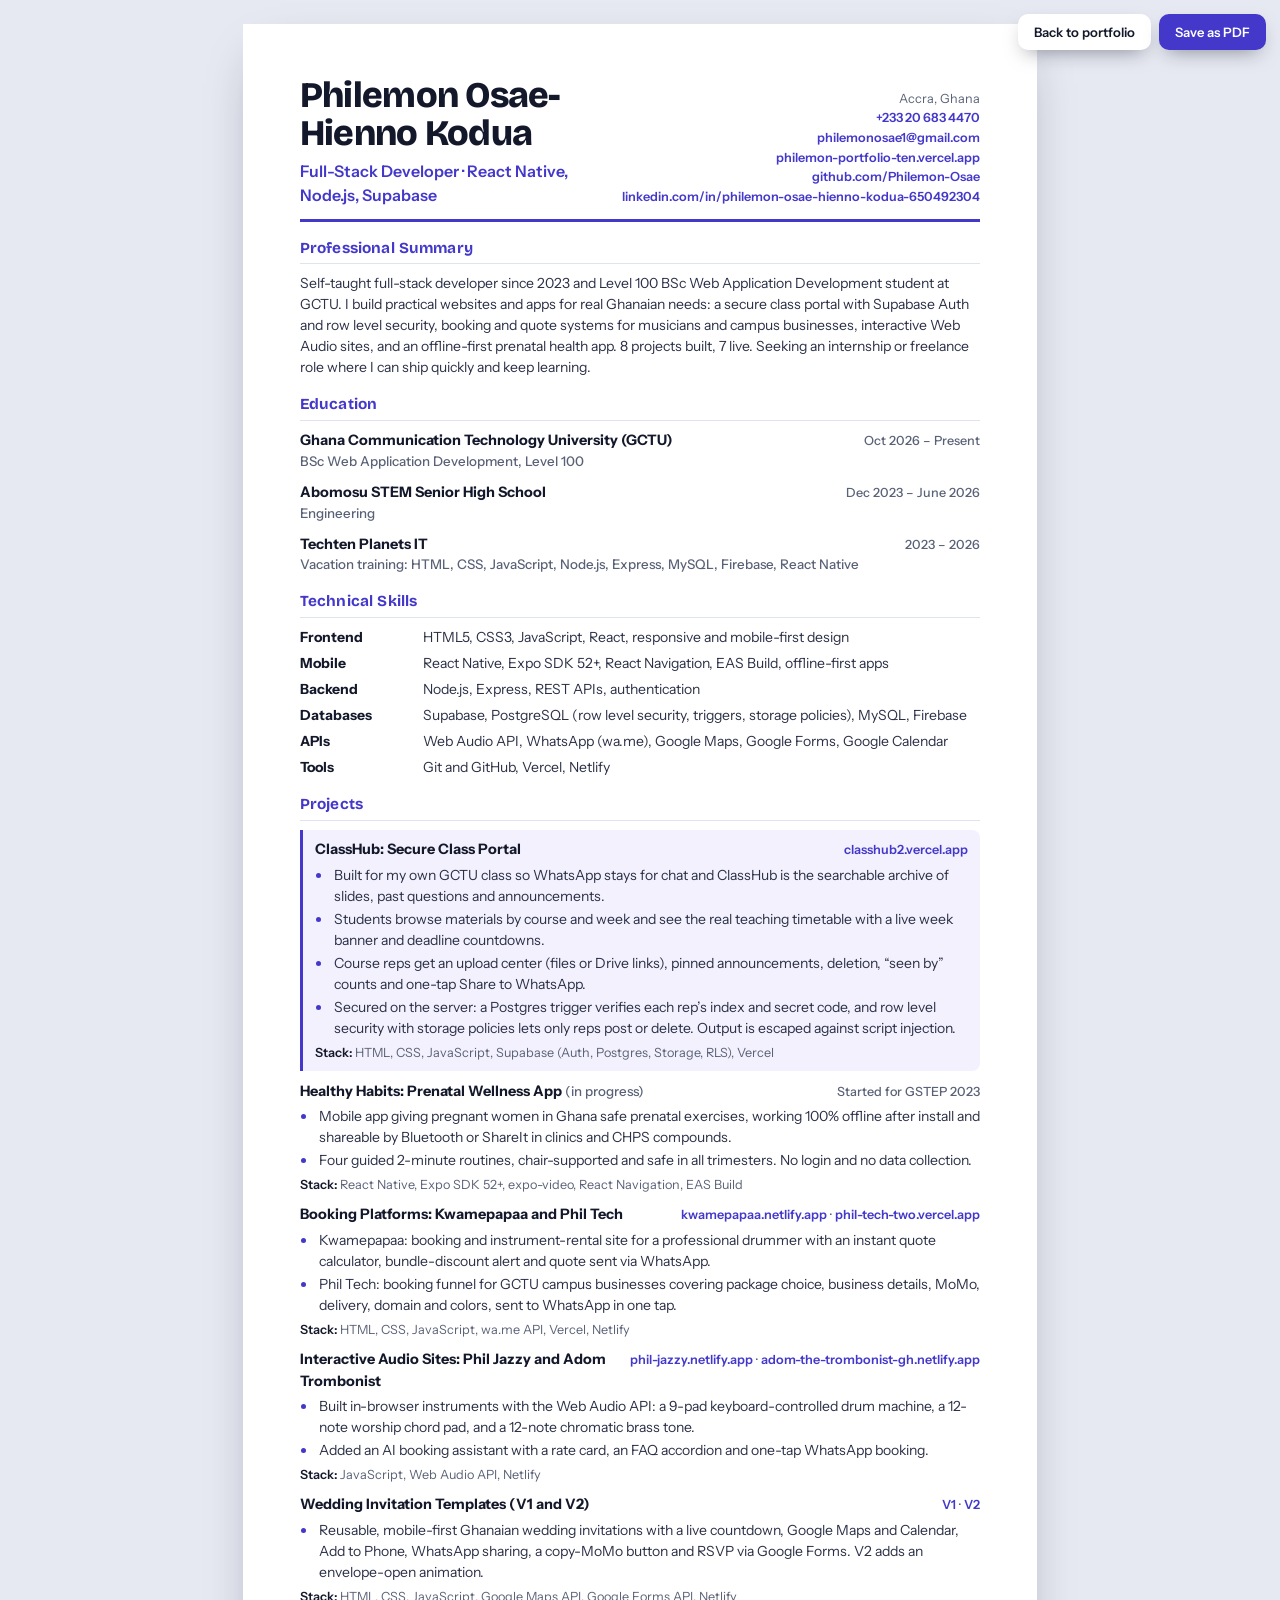
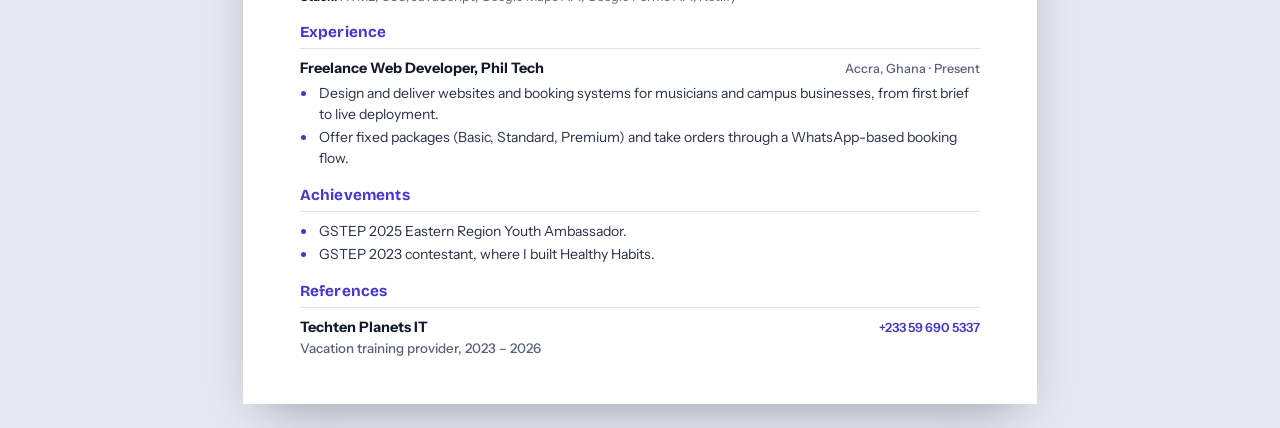
==== cv.html @ 508425b4 "Update cv.html" ====
<!DOCTYPE html>
<html lang="en">
<head>
<meta charset="UTF-8">
<meta name="viewport" content="width=device-width, initial-scale=1.0">
<title>Philemon Osae-Hienno Kodua - CV - Full-Stack Developer</title>
<meta name="description" content="CV of Philemon Osae-Hienno Kodua, full-stack developer in Accra, Ghana.">
<link rel="preconnect" href="https://fonts.googleapis.com">
<link rel="preconnect" href="https://fonts.gstatic.com" crossorigin>
<link href="https://fonts.googleapis.com/css2?family=Bricolage+Grotesque:opsz,wght@12..96,700;12..96,800&family=Instrument+Sans:wght@400;500;600;700&display=swap" rel="stylesheet">
<style>
@page{size:A4;margin:0}
:root{--ink:#14182b;--muted:#5a6277;--line:#dfe3ee;--accent:#4338ca;--tint:#f2f1fd}
*{margin:0;padding:0;box-sizing:border-box}
body{font-family:'Instrument Sans',Arial,sans-serif;background:#e6e9f1;color:var(--ink);font-size:10.5pt;line-height:1.5;-webkit-print-color-adjust:exact;print-color-adjust:exact}
a{color:var(--accent);text-decoration:none;font-weight:600}
:focus-visible{outline:3px solid var(--accent);outline-offset:3px}

.bar{position:fixed;top:14px;right:14px;display:flex;gap:8px;z-index:5}
.bar a,.bar button{font:600 13px 'Instrument Sans',Arial,sans-serif;padding:10px 16px;border-radius:10px;border:0;cursor:pointer;box-shadow:0 8px 20px -8px rgba(20,24,43,.5)}
.bar button{background:var(--accent);color:#fff}
.bar a{background:#fff;color:var(--ink)}

.page{width:210mm;min-height:297mm;margin:24px auto;background:#fff;box-shadow:0 20px 50px -20px rgba(20,24,43,.4);padding:14mm 15mm 12mm}

header{display:grid;grid-template-columns:1fr auto;gap:18px;align-items:end;padding-bottom:12px;border-bottom:3px solid var(--accent)}
h1{font-family:'Bricolage Grotesque',Arial,sans-serif;font-size:27pt;font-weight:800;letter-spacing:-.02em;line-height:1.05}
.title{margin-top:6px;font-size:12pt;font-weight:600;color:var(--accent)}
.contact{font-size:9.5pt;line-height:1.55;text-align:right;color:var(--muted)}
.contact b{color:var(--ink);font-weight:600}

section{margin-top:15px;break-inside:avoid-page}
h2{font-family:'Bricolage Grotesque',Arial,sans-serif;font-size:11.5pt;font-weight:700;letter-spacing:.01em;color:var(--accent);padding-bottom:4px;border-bottom:1px solid var(--line);margin-bottom:9px}
p{color:#2b3047}
.row{display:flex;justify-content:space-between;gap:12px;align-items:baseline}
h3{font-size:10.8pt;font-weight:700}
.when{font-size:9.5pt;color:var(--muted);white-space:nowrap;font-weight:500}
.sub{font-size:10pt;color:var(--muted);font-weight:500}
.entry{margin-bottom:10px;break-inside:avoid}
.entry:last-child{margin-bottom:0}
ul{margin:4px 0 0 17px;color:#2b3047}
li{margin-bottom:2px;padding-left:2px}
li::marker{color:var(--accent)}
.stack{margin-top:4px;font-size:9.5pt;color:var(--muted)}
.stack b{color:var(--ink);font-weight:600}
.feature{background:var(--tint);border-left:3px solid var(--accent);border-radius:0 8px 8px 0;padding:9px 12px}
.skills{display:grid;grid-template-columns:30mm 1fr;gap:5px 10px}
.skills dt{font-weight:700}
.skills dd{color:#2b3047}

@media(max-width:820px){
  .page{width:auto;min-height:0;margin:0;padding:22px 18px;box-shadow:none}
  header{grid-template-columns:1fr}.contact{text-align:left}
  .bar{position:static;padding:10px;justify-content:flex-end;background:#e6e9f1}
  .row{flex-direction:column;gap:0}.when{white-space:normal}
  .skills{grid-template-columns:1fr;gap:0}.skills dd{margin-bottom:6px}
}
@media print{
  body{background:#fff;font-size:10pt}
  .bar{display:none}
  .page{margin:0;box-shadow:none;width:auto;min-height:0;padding:13mm 15mm 11mm}
}
</style>
</head>
<body>
<div class="bar">
  <a href="index.html">Back to portfolio</a>
  <button onclick="window.print()">Save as PDF</button>
</div>

<main class="page">
  <header>
    <div>
      <h1>Philemon Osae-Hienno Kodua</h1>
      <div class="title">Full-Stack Developer · React Native, Node.js, Supabase</div>
    </div>
    <div class="contact">
      <div>Accra, Ghana</div>
      <div><a href="tel:+233206834470">+233 20 683 4470</a></div>
      <div><a href="mailto:philemonosae1@gmail.com">philemonosae1@gmail.com</a></div>
      <div><a href="https://philemon-portfolio-ten.vercel.app" target="_blank" rel="noopener">philemon-portfolio-ten.vercel.app</a></div>
      <div><a href="https://github.com/Philemon-Osae" target="_blank" rel="noopener">github.com/Philemon-Osae</a></div>
      <div><a href="https://www.linkedin.com/in/philemon-osae-hienno-kodua-650492304" target="_blank" rel="noopener">linkedin.com/in/philemon-osae-hienno-kodua-650492304</a></div>
    </div>
  </header>

  <section>
    <h2>Professional Summary</h2>
    <p>Self-taught full-stack developer since 2023 and Level 100 BSc Web Application Development student at GCTU. I build practical websites and apps for real Ghanaian needs: a secure class portal with Supabase Auth and row level security, booking and quote systems for musicians and campus businesses, interactive Web Audio sites, and an offline-first prenatal health app. 8 projects built, 7 live. Seeking an internship or freelance role where I can ship quickly and keep learning.</p>
  </section>

  <section>
    <h2>Education</h2>
    <div class="entry">
      <div class="row"><h3>Ghana Communication Technology University (GCTU)</h3><span class="when">Oct 2026 – Present</span></div>
      <div class="sub">BSc Web Application Development, Level 100</div>
    </div>
    <div class="entry">
      <div class="row"><h3>Abomosu STEM Senior High School</h3><span class="when">Dec 2023 – June 2026</span></div>
      <div class="sub">Engineering</div>
    </div>
    <div class="entry">
      <div class="row"><h3>Techten Planets IT</h3><span class="when">2023 – 2026</span></div>
      <div class="sub">Vacation training: HTML, CSS, JavaScript, Node.js, Express, MySQL, Firebase, React Native</div>
    </div>
  </section>

  <section>
    <h2>Technical Skills</h2>
    <dl class="skills">
      <dt>Frontend</dt><dd>HTML5, CSS3, JavaScript, React, responsive and mobile-first design</dd>
      <dt>Mobile</dt><dd>React Native, Expo SDK 52+, React Navigation, EAS Build, offline-first apps</dd>
      <dt>Backend</dt><dd>Node.js, Express, REST APIs, authentication</dd>
      <dt>Databases</dt><dd>Supabase, PostgreSQL (row level security, triggers, storage policies), MySQL, Firebase</dd>
      <dt>APIs</dt><dd>Web Audio API, WhatsApp (wa.me), Google Maps, Google Forms, Google Calendar</dd>
      <dt>Tools</dt><dd>Git and GitHub, Vercel, Netlify</dd>
    </dl>
  </section>

  <section>
    <h2>Projects</h2>

    <div class="entry feature">
      <div class="row"><h3>ClassHub: Secure Class Portal</h3><span class="when"><a href="https://classhub2.vercel.app" target="_blank" rel="noopener">classhub2.vercel.app</a></span></div>
      <ul>
        <li>Built for my own GCTU class so WhatsApp stays for chat and ClassHub is the searchable archive of slides, past questions and announcements.</li>
        <li>Students browse materials by course and week and see the real teaching timetable with a live week banner and deadline countdowns.</li>
        <li>Course reps get an upload center (files or Drive links), pinned announcements, deletion, “seen by” counts and one-tap Share to WhatsApp.</li>
        <li>Secured on the server: a Postgres trigger verifies each rep’s index and secret code, and row level security with storage policies lets only reps post or delete. Output is escaped against script injection.</li>
      </ul>
      <div class="stack"><b>Stack:</b> HTML, CSS, JavaScript, Supabase (Auth, Postgres, Storage, RLS), Vercel</div>
    </div>

    <div class="entry">
      <div class="row"><h3>Healthy Habits: Prenatal Wellness App <span class="sub">(in progress)</span></h3><span class="when">Started for GSTEP 2023</span></div>
      <ul>
        <li>Mobile app giving pregnant women in Ghana safe prenatal exercises, working 100% offline after install and shareable by Bluetooth or ShareIt in clinics and CHPS compounds.</li>
        <li>Four guided 2-minute routines, chair-supported and safe in all trimesters. No login and no data collection.</li>
      </ul>
      <div class="stack"><b>Stack:</b> React Native, Expo SDK 52+, expo-video, React Navigation, EAS Build</div>
    </div>

    <div class="entry">
      <div class="row"><h3>Booking Platforms: Kwamepapaa and Phil Tech</h3><span class="when"><a href="https://kwamepapaa.netlify.app" target="_blank" rel="noopener">kwamepapaa.netlify.app</a> · <a href="https://phil-tech-two.vercel.app" target="_blank" rel="noopener">phil-tech-two.vercel.app</a></span></div>
      <ul>
        <li>Kwamepapaa: booking and instrument-rental site for a professional drummer with an instant quote calculator, bundle-discount alert and quote sent via WhatsApp.</li>
        <li>Phil Tech: booking funnel for GCTU campus businesses covering package choice, business details, MoMo, delivery, domain and colors, sent to WhatsApp in one tap.</li>
      </ul>
      <div class="stack"><b>Stack:</b> HTML, CSS, JavaScript, wa.me API, Vercel, Netlify</div>
    </div>

    <div class="entry">
      <div class="row"><h3>Interactive Audio Sites: Phil Jazzy and Adom Trombonist</h3><span class="when"><a href="https://phil-jazzy.netlify.app" target="_blank" rel="noopener">phil-jazzy.netlify.app</a> · <a href="https://adom-the-trombonist-gh.netlify.app" target="_blank" rel="noopener">adom-the-trombonist-gh.netlify.app</a></span></div>
      <ul>
        <li>Built in-browser instruments with the Web Audio API: a 9-pad keyboard-controlled drum machine, a 12-note worship chord pad, and a 12-note chromatic brass tone.</li>
        <li>Added an AI booking assistant with a rate card, an FAQ accordion and one-tap WhatsApp booking.</li>
      </ul>
      <div class="stack"><b>Stack:</b> JavaScript, Web Audio API, Netlify</div>
    </div>

    <div class="entry">
      <div class="row"><h3>Wedding Invitation Templates (V1 and V2)</h3><span class="when"><a href="https://weddinginvitation-gh.netlify.app" target="_blank" rel="noopener">V1</a> · <a href="https://wedding-invitation-gh.netlify.app" target="_blank" rel="noopener">V2</a></span></div>
      <ul>
        <li>Reusable, mobile-first Ghanaian wedding invitations with a live countdown, Google Maps and Calendar, Add to Phone, WhatsApp sharing, a copy-MoMo button and RSVP via Google Forms. V2 adds an envelope-open animation.</li>
      </ul>
      <div class="stack"><b>Stack:</b> HTML, CSS, JavaScript, Google Maps API, Google Forms API, Netlify</div>
    </div>
  </section>

  <section>
    <h2>Experience</h2>
    <div class="entry">
      <div class="row"><h3>Freelance Web Developer, Phil Tech</h3><span class="when">Accra, Ghana · Present</span></div>
      <ul>
        <li>Design and deliver websites and booking systems for musicians and campus businesses, from first brief to live deployment.</li>
        <li>Offer fixed packages (Basic, Standard, Premium) and take orders through a WhatsApp-based booking flow.</li>
      </ul>
    </div>
  </section>

  <section>
    <h2>Achievements</h2>
    <ul style="margin-top:0">
      <li>GSTEP 2025 Eastern Region Youth Ambassador.</li>
      <li>GSTEP 2023 contestant, where I built Healthy Habits.</li>
    </ul>
  </section>

  <section>
    <h2>References</h2>
    <div class="row"><h3>Techten Planets IT</h3><span class="when"><a href="tel:+233596905337">+233 59 690 5337</a></span></div>
    <div class="sub">Vacation training provider, 2023 – 2026</div>
  </section>
</main>

<script>if(location.search.includes('download=1')){setTimeout(function(){window.print()},800)}</script>
</body>
</html>
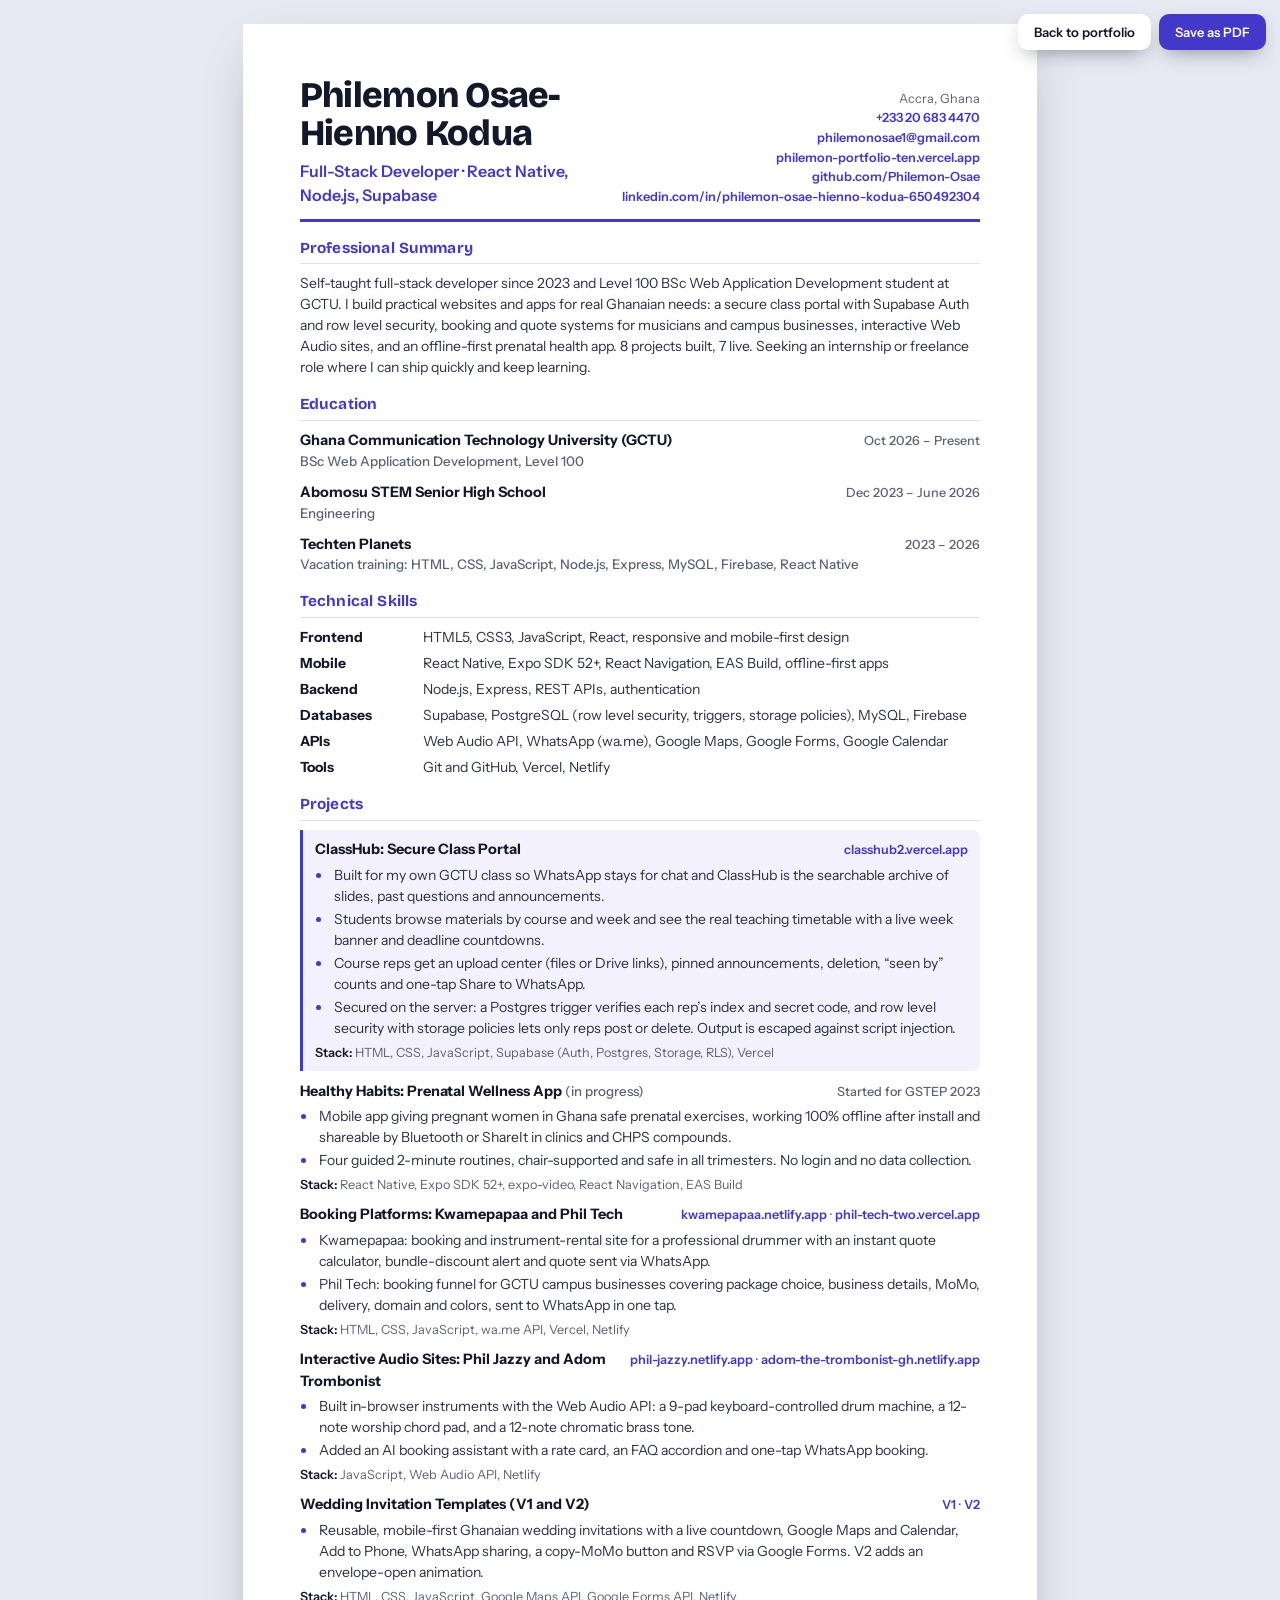
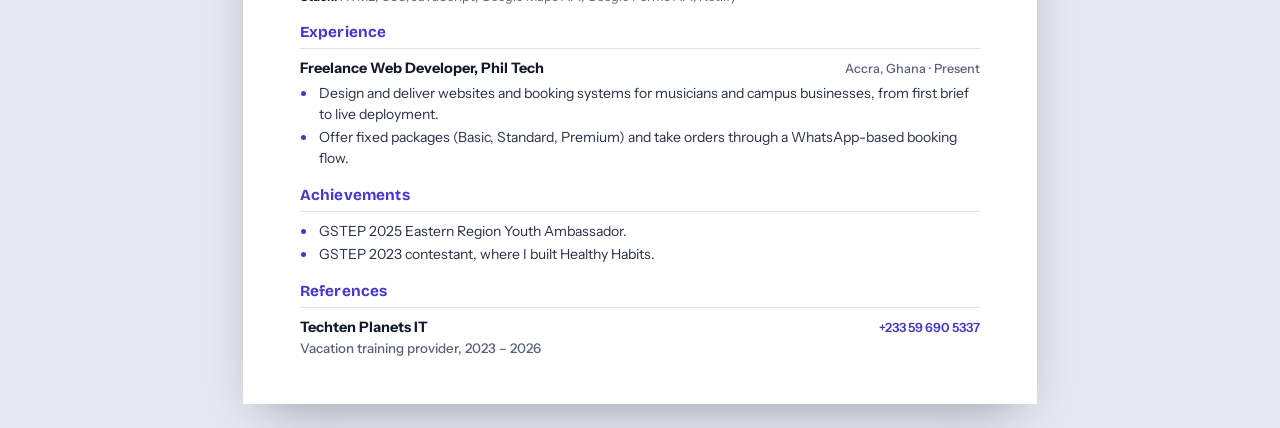
==== commit 2da48ccc: "Update cv.html" ====
--- a/cv.html
+++ b/cv.html
@@ -100,7 +100,7 @@
       <div class="sub">Engineering</div>
     </div>
     <div class="entry">
-      <div class="row"><h3>Techten Planets IT</h3><span class="when">2023 – 2026</span></div>
+      <div class="row"><h3>Techten Planets </h3><span class="when">2023 – 2026</span></div>
       <div class="sub">Vacation training: HTML, CSS, JavaScript, Node.js, Express, MySQL, Firebase, React Native</div>
     </div>
   </section>
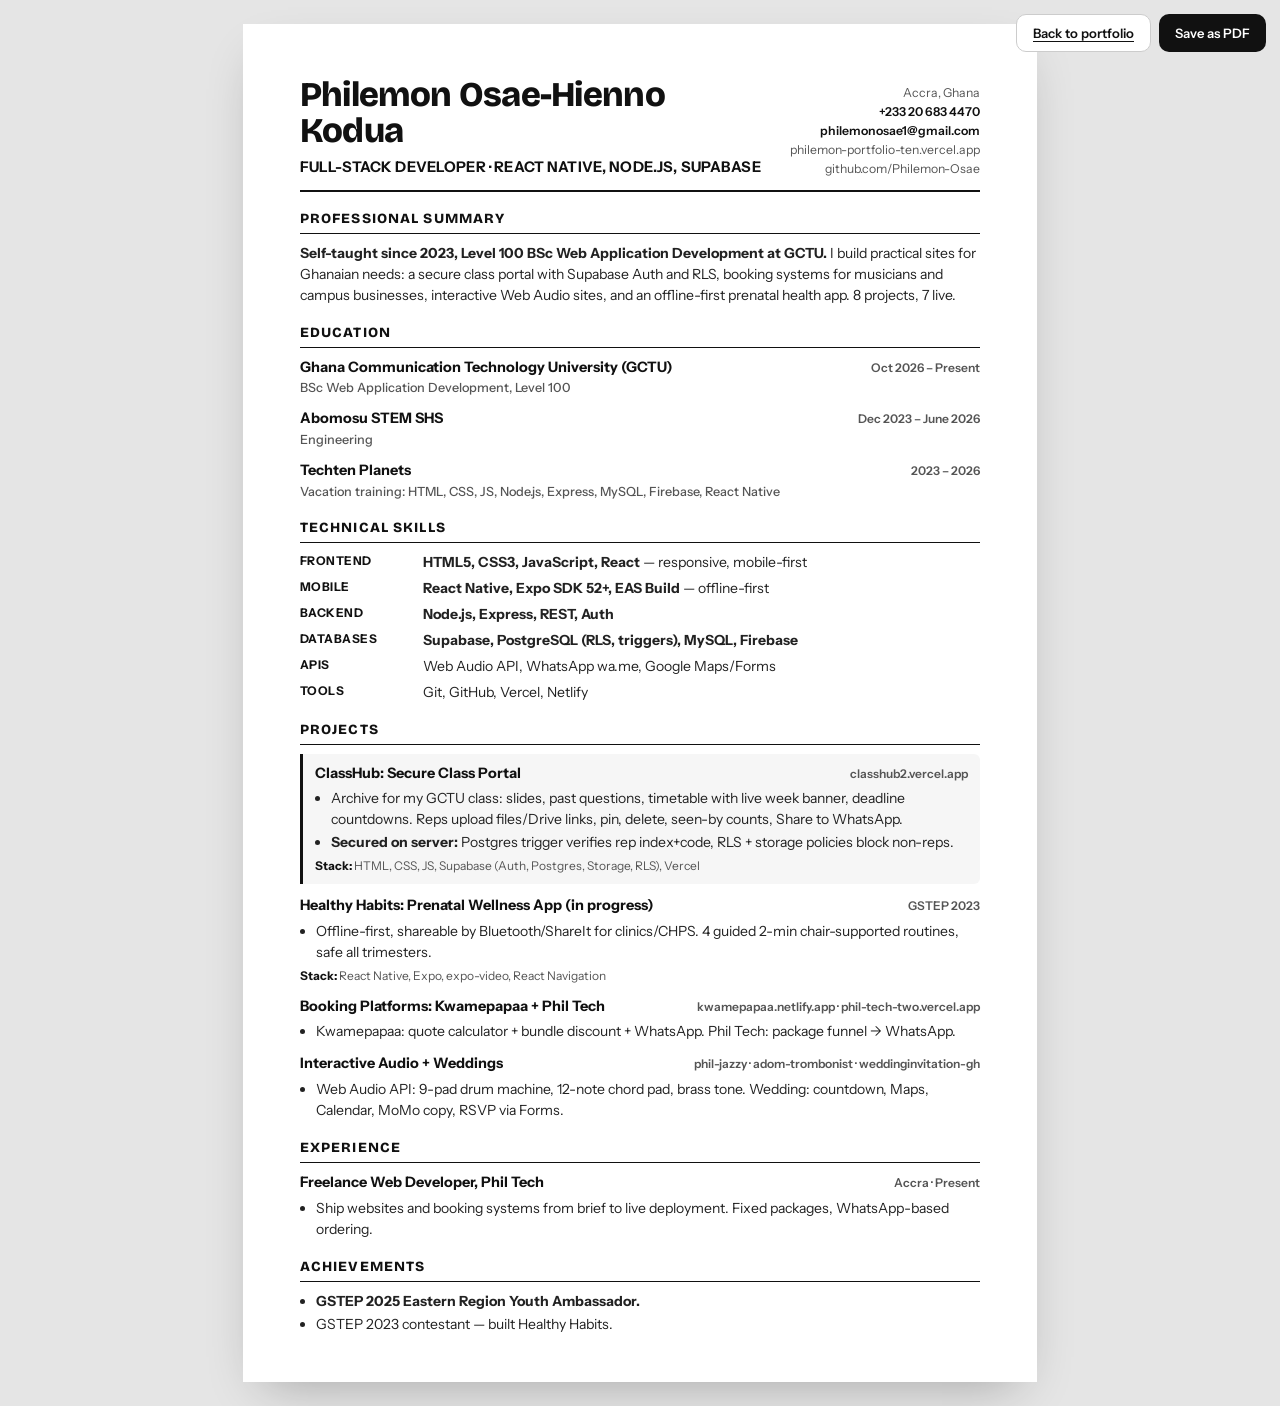
==== commit 9ef9328f: "Update cv.html" ====
--- a/cv.html
+++ b/cv.html
@@ -3,196 +3,55 @@
 <head>
 <meta charset="UTF-8">
 <meta name="viewport" content="width=device-width, initial-scale=1.0">
-<title>Philemon Osae-Hienno Kodua - CV - Full-Stack Developer</title>
-<meta name="description" content="CV of Philemon Osae-Hienno Kodua, full-stack developer in Accra, Ghana.">
+<title>Philemon Osae-Hienno Kodua - CV</title>
 <link rel="preconnect" href="https://fonts.googleapis.com">
 <link rel="preconnect" href="https://fonts.gstatic.com" crossorigin>
 <link href="https://fonts.googleapis.com/css2?family=Bricolage+Grotesque:opsz,wght@12..96,700;12..96,800&family=Instrument+Sans:wght@400;500;600;700&display=swap" rel="stylesheet">
 <style>
 @page{size:A4;margin:0}
-:root{--ink:#14182b;--muted:#5a6277;--line:#dfe3ee;--accent:#4338ca;--tint:#f2f1fd}
+:root{--ink:#111;--muted:#555;--line:#d0d0d0;--paper:#fff}
 *{margin:0;padding:0;box-sizing:border-box}
-body{font-family:'Instrument Sans',Arial,sans-serif;background:#e6e9f1;color:var(--ink);font-size:10.5pt;line-height:1.5;-webkit-print-color-adjust:exact;print-color-adjust:exact}
-a{color:var(--accent);text-decoration:none;font-weight:600}
-:focus-visible{outline:3px solid var(--accent);outline-offset:3px}
-
+body{font-family:'Instrument Sans',Arial,sans-serif;background:#e5e5e5;color:var(--ink);font-size:10.5pt;line-height:1.5;-webkit-print-color-adjust:exact;print-color-adjust:exact}
+a{color:var(--ink);text-decoration:underline;text-underline-offset:3px;font-weight:600}
 .bar{position:fixed;top:14px;right:14px;display:flex;gap:8px;z-index:5}
-.bar a,.bar button{font:600 13px 'Instrument Sans',Arial,sans-serif;padding:10px 16px;border-radius:10px;border:0;cursor:pointer;box-shadow:0 8px 20px -8px rgba(20,24,43,.5)}
-.bar button{background:var(--accent);color:#fff}
-.bar a{background:#fff;color:var(--ink)}
-
-.page{width:210mm;min-height:297mm;margin:24px auto;background:#fff;box-shadow:0 20px 50px -20px rgba(20,24,43,.4);padding:14mm 15mm 12mm}
-
-header{display:grid;grid-template-columns:1fr auto;gap:18px;align-items:end;padding-bottom:12px;border-bottom:3px solid var(--accent)}
-h1{font-family:'Bricolage Grotesque',Arial,sans-serif;font-size:27pt;font-weight:800;letter-spacing:-.02em;line-height:1.05}
-.title{margin-top:6px;font-size:12pt;font-weight:600;color:var(--accent)}
-.contact{font-size:9.5pt;line-height:1.55;text-align:right;color:var(--muted)}
-.contact b{color:var(--ink);font-weight:600}
-
-section{margin-top:15px;break-inside:avoid-page}
-h2{font-family:'Bricolage Grotesque',Arial,sans-serif;font-size:11.5pt;font-weight:700;letter-spacing:.01em;color:var(--accent);padding-bottom:4px;border-bottom:1px solid var(--line);margin-bottom:9px}
-p{color:#2b3047}
+.bar a,.bar button{font:600 13px 'Instrument Sans',sans-serif;padding:10px 16px;border-radius:10px;border:0;cursor:pointer;background:#111;color:#fff}
+.bar a{background:#fff;color:#111;border:1px solid #ccc}
+.page{width:210mm;min-height:297mm;margin:24px auto;background:#fff;box-shadow:0 20px 50px -20px rgba(0,0,0,.3);padding:14mm 15mm 12mm}
+header{display:grid;grid-template-columns:1fr auto;gap:18px;align-items:end;padding-bottom:12px;border-bottom:2.5px solid #111}
+h1{font-family:'Bricolage Grotesque',sans-serif;font-size:26pt;font-weight:800;letter-spacing:-.02em;line-height:1.05}
+.title{margin-top:6px;font-size:11pt;font-weight:700;letter-spacing:.01em}
+.contact{font-size:9.2pt;line-height:1.55;text-align:right;color:var(--muted)}
+.contact a{color:var(--ink);text-decoration:none}
+section{margin-top:16px}
+h2{font-family:'Bricolage Grotesque',sans-serif;font-size:10.5pt;font-weight:800;letter-spacing:.08em;text-transform:uppercase;color:#111;padding-bottom:4px;border-bottom:1px solid #111;margin-bottom:9px}
+p{color:#222}
 .row{display:flex;justify-content:space-between;gap:12px;align-items:baseline}
-h3{font-size:10.8pt;font-weight:700}
-.when{font-size:9.5pt;color:var(--muted);white-space:nowrap;font-weight:500}
-.sub{font-size:10pt;color:var(--muted);font-weight:500}
-.entry{margin-bottom:10px;break-inside:avoid}
-.entry:last-child{margin-bottom:0}
-ul{margin:4px 0 0 17px;color:#2b3047}
-li{margin-bottom:2px;padding-left:2px}
-li::marker{color:var(--accent)}
-.stack{margin-top:4px;font-size:9.5pt;color:var(--muted)}
-.stack b{color:var(--ink);font-weight:600}
-.feature{background:var(--tint);border-left:3px solid var(--accent);border-radius:0 8px 8px 0;padding:9px 12px}
+h3{font-size:10.8pt;font-weight:800}
+.when{font-size:9pt;color:var(--muted);font-weight:600;white-space:nowrap}
+.sub{font-size:9.5pt;color:var(--muted);font-weight:500}
+.entry{margin-bottom:11px}
+ul{margin:4px 0 0 16px;color:#222}
+li{margin-bottom:2px}
+.stack{margin-top:4px;font-size:9pt;color:var(--muted)}
+.stack b{color:#111;font-weight:800}
+.feature{border-left:3px solid #111;padding:9px 12px;background:#f6f6f6;border-radius:0 6px 6px 0}
 .skills{display:grid;grid-template-columns:30mm 1fr;gap:5px 10px}
-.skills dt{font-weight:700}
-.skills dd{color:#2b3047}
-
-@media(max-width:820px){
-  .page{width:auto;min-height:0;margin:0;padding:22px 18px;box-shadow:none}
-  header{grid-template-columns:1fr}.contact{text-align:left}
-  .bar{position:static;padding:10px;justify-content:flex-end;background:#e6e9f1}
-  .row{flex-direction:column;gap:0}.when{white-space:normal}
-  .skills{grid-template-columns:1fr;gap:0}.skills dd{margin-bottom:6px}
-}
-@media print{
-  body{background:#fff;font-size:10pt}
-  .bar{display:none}
-  .page{margin:0;box-shadow:none;width:auto;min-height:0;padding:13mm 15mm 11mm}
-}
+.skills dt{font-weight:800;text-transform:uppercase;font-size:9pt;letter-spacing:.04em}
+.skills dd{color:#222}
+@media(max-width:820px){.page{width:auto;margin:0;padding:22px 18px}.bar{position:static;justify-content:flex-end;background:#e5e5e5}header{grid-template-columns:1fr}.contact{text-align:left}.row{flex-direction:column;gap:0}.when{white-space:normal}}
+@media print{body{background:#fff}.bar{display:none}.page{margin:0;box-shadow:none;padding:13mm 15mm 11mm}}
 </style>
 </head>
 <body>
-<div class="bar">
-  <a href="index.html">Back to portfolio</a>
-  <button onclick="window.print()">Save as PDF</button>
-</div>
-
+<div class="bar"><a href="index.html">Back to portfolio</a><button onclick="window.print()">Save as PDF</button></div>
 <main class="page">
-  <header>
-    <div>
-      <h1>Philemon Osae-Hienno Kodua</h1>
-      <div class="title">Full-Stack Developer · React Native, Node.js, Supabase</div>
-    </div>
-    <div class="contact">
-      <div>Accra, Ghana</div>
-      <div><a href="tel:+233206834470">+233 20 683 4470</a></div>
-      <div><a href="mailto:philemonosae1@gmail.com">philemonosae1@gmail.com</a></div>
-      <div><a href="https://philemon-portfolio-ten.vercel.app" target="_blank" rel="noopener">philemon-portfolio-ten.vercel.app</a></div>
-      <div><a href="https://github.com/Philemon-Osae" target="_blank" rel="noopener">github.com/Philemon-Osae</a></div>
-      <div><a href="https://www.linkedin.com/in/philemon-osae-hienno-kodua-650492304" target="_blank" rel="noopener">linkedin.com/in/philemon-osae-hienno-kodua-650492304</a></div>
-    </div>
-  </header>
-
-  <section>
-    <h2>Professional Summary</h2>
-    <p>Self-taught full-stack developer since 2023 and Level 100 BSc Web Application Development student at GCTU. I build practical websites and apps for real Ghanaian needs: a secure class portal with Supabase Auth and row level security, booking and quote systems for musicians and campus businesses, interactive Web Audio sites, and an offline-first prenatal health app. 8 projects built, 7 live. Seeking an internship or freelance role where I can ship quickly and keep learning.</p>
-  </section>
-
-  <section>
-    <h2>Education</h2>
-    <div class="entry">
-      <div class="row"><h3>Ghana Communication Technology University (GCTU)</h3><span class="when">Oct 2026 – Present</span></div>
-      <div class="sub">BSc Web Application Development, Level 100</div>
-    </div>
-    <div class="entry">
-      <div class="row"><h3>Abomosu STEM Senior High School</h3><span class="when">Dec 2023 – June 2026</span></div>
-      <div class="sub">Engineering</div>
-    </div>
-    <div class="entry">
-      <div class="row"><h3>Techten Planets </h3><span class="when">2023 – 2026</span></div>
-      <div class="sub">Vacation training: HTML, CSS, JavaScript, Node.js, Express, MySQL, Firebase, React Native</div>
-    </div>
-  </section>
-
-  <section>
-    <h2>Technical Skills</h2>
-    <dl class="skills">
-      <dt>Frontend</dt><dd>HTML5, CSS3, JavaScript, React, responsive and mobile-first design</dd>
-      <dt>Mobile</dt><dd>React Native, Expo SDK 52+, React Navigation, EAS Build, offline-first apps</dd>
-      <dt>Backend</dt><dd>Node.js, Express, REST APIs, authentication</dd>
-      <dt>Databases</dt><dd>Supabase, PostgreSQL (row level security, triggers, storage policies), MySQL, Firebase</dd>
-      <dt>APIs</dt><dd>Web Audio API, WhatsApp (wa.me), Google Maps, Google Forms, Google Calendar</dd>
-      <dt>Tools</dt><dd>Git and GitHub, Vercel, Netlify</dd>
-    </dl>
-  </section>
-
-  <section>
-    <h2>Projects</h2>
-
-    <div class="entry feature">
-      <div class="row"><h3>ClassHub: Secure Class Portal</h3><span class="when"><a href="https://classhub2.vercel.app" target="_blank" rel="noopener">classhub2.vercel.app</a></span></div>
-      <ul>
-        <li>Built for my own GCTU class so WhatsApp stays for chat and ClassHub is the searchable archive of slides, past questions and announcements.</li>
-        <li>Students browse materials by course and week and see the real teaching timetable with a live week banner and deadline countdowns.</li>
-        <li>Course reps get an upload center (files or Drive links), pinned announcements, deletion, “seen by” counts and one-tap Share to WhatsApp.</li>
-        <li>Secured on the server: a Postgres trigger verifies each rep’s index and secret code, and row level security with storage policies lets only reps post or delete. Output is escaped against script injection.</li>
-      </ul>
-      <div class="stack"><b>Stack:</b> HTML, CSS, JavaScript, Supabase (Auth, Postgres, Storage, RLS), Vercel</div>
-    </div>
-
-    <div class="entry">
-      <div class="row"><h3>Healthy Habits: Prenatal Wellness App <span class="sub">(in progress)</span></h3><span class="when">Started for GSTEP 2023</span></div>
-      <ul>
-        <li>Mobile app giving pregnant women in Ghana safe prenatal exercises, working 100% offline after install and shareable by Bluetooth or ShareIt in clinics and CHPS compounds.</li>
-        <li>Four guided 2-minute routines, chair-supported and safe in all trimesters. No login and no data collection.</li>
-      </ul>
-      <div class="stack"><b>Stack:</b> React Native, Expo SDK 52+, expo-video, React Navigation, EAS Build</div>
-    </div>
-
-    <div class="entry">
-      <div class="row"><h3>Booking Platforms: Kwamepapaa and Phil Tech</h3><span class="when"><a href="https://kwamepapaa.netlify.app" target="_blank" rel="noopener">kwamepapaa.netlify.app</a> · <a href="https://phil-tech-two.vercel.app" target="_blank" rel="noopener">phil-tech-two.vercel.app</a></span></div>
-      <ul>
-        <li>Kwamepapaa: booking and instrument-rental site for a professional drummer with an instant quote calculator, bundle-discount alert and quote sent via WhatsApp.</li>
-        <li>Phil Tech: booking funnel for GCTU campus businesses covering package choice, business details, MoMo, delivery, domain and colors, sent to WhatsApp in one tap.</li>
-      </ul>
-      <div class="stack"><b>Stack:</b> HTML, CSS, JavaScript, wa.me API, Vercel, Netlify</div>
-    </div>
-
-    <div class="entry">
-      <div class="row"><h3>Interactive Audio Sites: Phil Jazzy and Adom Trombonist</h3><span class="when"><a href="https://phil-jazzy.netlify.app" target="_blank" rel="noopener">phil-jazzy.netlify.app</a> · <a href="https://adom-the-trombonist-gh.netlify.app" target="_blank" rel="noopener">adom-the-trombonist-gh.netlify.app</a></span></div>
-      <ul>
-        <li>Built in-browser instruments with the Web Audio API: a 9-pad keyboard-controlled drum machine, a 12-note worship chord pad, and a 12-note chromatic brass tone.</li>
-        <li>Added an AI booking assistant with a rate card, an FAQ accordion and one-tap WhatsApp booking.</li>
-      </ul>
-      <div class="stack"><b>Stack:</b> JavaScript, Web Audio API, Netlify</div>
-    </div>
-
-    <div class="entry">
-      <div class="row"><h3>Wedding Invitation Templates (V1 and V2)</h3><span class="when"><a href="https://weddinginvitation-gh.netlify.app" target="_blank" rel="noopener">V1</a> · <a href="https://wedding-invitation-gh.netlify.app" target="_blank" rel="noopener">V2</a></span></div>
-      <ul>
-        <li>Reusable, mobile-first Ghanaian wedding invitations with a live countdown, Google Maps and Calendar, Add to Phone, WhatsApp sharing, a copy-MoMo button and RSVP via Google Forms. V2 adds an envelope-open animation.</li>
-      </ul>
-      <div class="stack"><b>Stack:</b> HTML, CSS, JavaScript, Google Maps API, Google Forms API, Netlify</div>
-    </div>
-  </section>
-
-  <section>
-    <h2>Experience</h2>
-    <div class="entry">
-      <div class="row"><h3>Freelance Web Developer, Phil Tech</h3><span class="when">Accra, Ghana · Present</span></div>
-      <ul>
-        <li>Design and deliver websites and booking systems for musicians and campus businesses, from first brief to live deployment.</li>
-        <li>Offer fixed packages (Basic, Standard, Premium) and take orders through a WhatsApp-based booking flow.</li>
-      </ul>
-    </div>
-  </section>
-
-  <section>
-    <h2>Achievements</h2>
-    <ul style="margin-top:0">
-      <li>GSTEP 2025 Eastern Region Youth Ambassador.</li>
-      <li>GSTEP 2023 contestant, where I built Healthy Habits.</li>
-    </ul>
-  </section>
-
-  <section>
-    <h2>References</h2>
-    <div class="row"><h3>Techten Planets IT</h3><span class="when"><a href="tel:+233596905337">+233 59 690 5337</a></span></div>
-    <div class="sub">Vacation training provider, 2023 – 2026</div>
-  </section>
+<header><div><h1>Philemon Osae-Hienno Kodua</h1><div class="title">FULL-STACK DEVELOPER · REACT NATIVE, NODE.JS, SUPABASE</div></div><div class="contact"><div>Accra, Ghana</div><div><a href="tel:+233206834470">+233 20 683 4470</a></div><div><a href="mailto:philemonosae1@gmail.com">philemonosae1@gmail.com</a></div><div>philemon-portfolio-ten.vercel.app</div><div>github.com/Philemon-Osae</div></div></header>
+<section><h2>Professional Summary</h2><p><b>Self-taught since 2023, Level 100 BSc Web Application Development at GCTU.</b> I build practical sites for Ghanaian needs: a secure class portal with Supabase Auth and RLS, booking systems for musicians and campus businesses, interactive Web Audio sites, and an offline-first prenatal health app. 8 projects, 7 live.</p></section>
+<section><h2>Education</h2><div class="entry"><div class="row"><h3>Ghana Communication Technology University (GCTU)</h3><span class="when">Oct 2026 – Present</span></div><div class="sub">BSc Web Application Development, Level 100</div></div><div class="entry"><div class="row"><h3>Abomosu STEM SHS</h3><span class="when">Dec 2023 – June 2026</span></div><div class="sub">Engineering</div></div><div class="entry"><div class="row"><h3>Techten Planets</h3><span class="when">2023 – 2026</span></div><div class="sub">Vacation training: HTML, CSS, JS, Node.js, Express, MySQL, Firebase, React Native</div></div></section>
+<section><h2>Technical Skills</h2><dl class="skills"><dt>Frontend</dt><dd><b>HTML5, CSS3, JavaScript, React</b> — responsive, mobile-first</dd><dt>Mobile</dt><dd><b>React Native, Expo SDK 52+, EAS Build</b> — offline-first</dd><dt>Backend</dt><dd><b>Node.js, Express, REST, Auth</b></dd><dt>Databases</dt><dd><b>Supabase, PostgreSQL (RLS, triggers), MySQL, Firebase</b></dd><dt>APIs</dt><dd>Web Audio API, WhatsApp wa.me, Google Maps/Forms</dd><dt>Tools</dt><dd>Git, GitHub, Vercel, Netlify</dd></dl></section>
+<section><h2>Projects</h2><div class="entry feature"><div class="row"><h3>ClassHub: Secure Class Portal</h3><span class="when">classhub2.vercel.app</span></div><ul><li>Archive for my GCTU class: slides, past questions, timetable with live week banner, deadline countdowns. Reps upload files/Drive links, pin, delete, seen-by counts, Share to WhatsApp.</li><li><b>Secured on server:</b> Postgres trigger verifies rep index+code, RLS + storage policies block non-reps.</li></ul><div class="stack"><b>Stack:</b> HTML, CSS, JS, Supabase (Auth, Postgres, Storage, RLS), Vercel</div></div><div class="entry"><div class="row"><h3>Healthy Habits: Prenatal Wellness App (in progress)</h3><span class="when">GSTEP 2023</span></div><ul><li>Offline-first, shareable by Bluetooth/ShareIt for clinics/CHPS. 4 guided 2-min chair-supported routines, safe all trimesters.</li></ul><div class="stack"><b>Stack:</b> React Native, Expo, expo-video, React Navigation</div></div><div class="entry"><div class="row"><h3>Booking Platforms: Kwamepapaa + Phil Tech</h3><span class="when">kwamepapaa.netlify.app · phil-tech-two.vercel.app</span></div><ul><li>Kwamepapaa: quote calculator + bundle discount + WhatsApp. Phil Tech: package funnel → WhatsApp.</li></ul></div><div class="entry"><div class="row"><h3>Interactive Audio + Weddings</h3><span class="when">phil-jazzy · adom-trombonist · weddinginvitation-gh</span></div><ul><li>Web Audio API: 9-pad drum machine, 12-note chord pad, brass tone. Wedding: countdown, Maps, Calendar, MoMo copy, RSVP via Forms.</li></ul></div></section>
+<section><h2>Experience</h2><div class="entry"><div class="row"><h3>Freelance Web Developer, Phil Tech</h3><span class="when">Accra · Present</span></div><ul><li>Ship websites and booking systems from brief to live deployment. Fixed packages, WhatsApp-based ordering.</li></ul></div></section>
+<section><h2>Achievements</h2><ul><li><b>GSTEP 2025 Eastern Region Youth Ambassador.</b></li><li>GSTEP 2023 contestant — built Healthy Habits.</li></ul></section>
 </main>
-
-<script>if(location.search.includes('download=1')){setTimeout(function(){window.print()},800)}</script>
 </body>
-</html>
+</html>
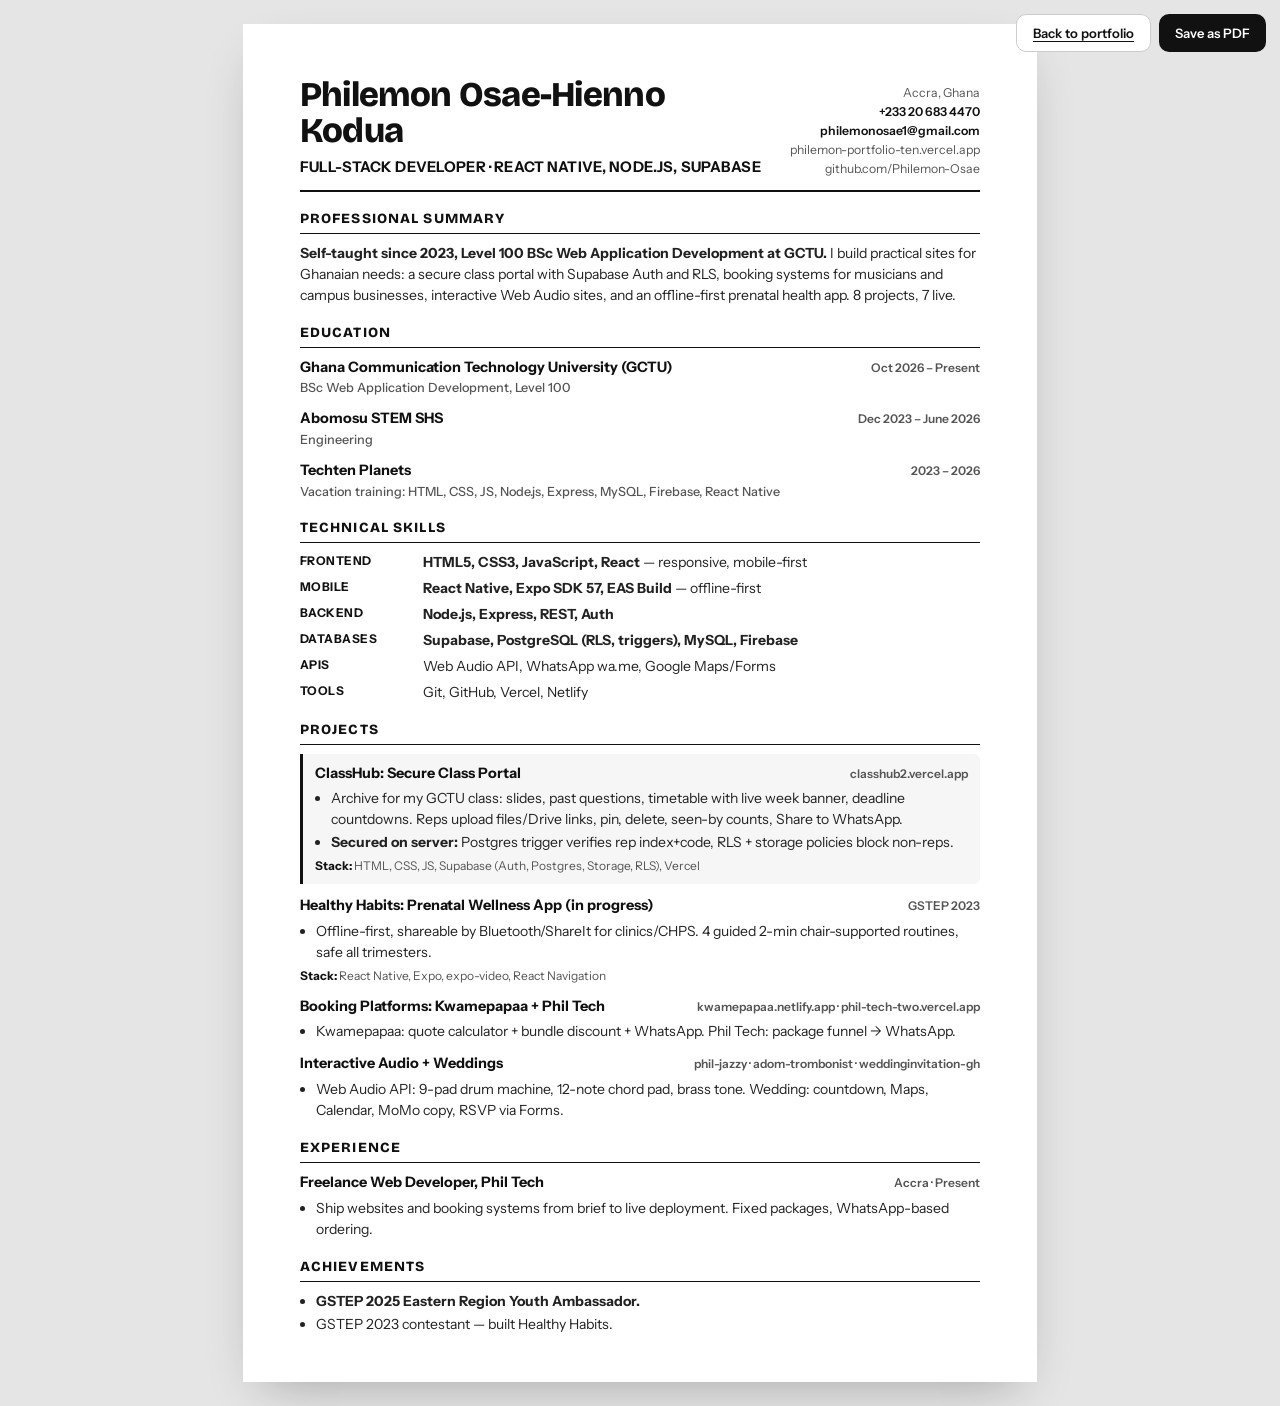
==== commit 9d2fd1cc: "Update cv.html" ====
--- a/cv.html
+++ b/cv.html
@@ -48,7 +48,7 @@
 <header><div><h1>Philemon Osae-Hienno Kodua</h1><div class="title">FULL-STACK DEVELOPER · REACT NATIVE, NODE.JS, SUPABASE</div></div><div class="contact"><div>Accra, Ghana</div><div><a href="tel:+233206834470">+233 20 683 4470</a></div><div><a href="mailto:philemonosae1@gmail.com">philemonosae1@gmail.com</a></div><div>philemon-portfolio-ten.vercel.app</div><div>github.com/Philemon-Osae</div></div></header>
 <section><h2>Professional Summary</h2><p><b>Self-taught since 2023, Level 100 BSc Web Application Development at GCTU.</b> I build practical sites for Ghanaian needs: a secure class portal with Supabase Auth and RLS, booking systems for musicians and campus businesses, interactive Web Audio sites, and an offline-first prenatal health app. 8 projects, 7 live.</p></section>
 <section><h2>Education</h2><div class="entry"><div class="row"><h3>Ghana Communication Technology University (GCTU)</h3><span class="when">Oct 2026 – Present</span></div><div class="sub">BSc Web Application Development, Level 100</div></div><div class="entry"><div class="row"><h3>Abomosu STEM SHS</h3><span class="when">Dec 2023 – June 2026</span></div><div class="sub">Engineering</div></div><div class="entry"><div class="row"><h3>Techten Planets</h3><span class="when">2023 – 2026</span></div><div class="sub">Vacation training: HTML, CSS, JS, Node.js, Express, MySQL, Firebase, React Native</div></div></section>
-<section><h2>Technical Skills</h2><dl class="skills"><dt>Frontend</dt><dd><b>HTML5, CSS3, JavaScript, React</b> — responsive, mobile-first</dd><dt>Mobile</dt><dd><b>React Native, Expo SDK 52+, EAS Build</b> — offline-first</dd><dt>Backend</dt><dd><b>Node.js, Express, REST, Auth</b></dd><dt>Databases</dt><dd><b>Supabase, PostgreSQL (RLS, triggers), MySQL, Firebase</b></dd><dt>APIs</dt><dd>Web Audio API, WhatsApp wa.me, Google Maps/Forms</dd><dt>Tools</dt><dd>Git, GitHub, Vercel, Netlify</dd></dl></section>
+<section><h2>Technical Skills</h2><dl class="skills"><dt>Frontend</dt><dd><b>HTML5, CSS3, JavaScript, React</b> — responsive, mobile-first</dd><dt>Mobile</dt><dd><b>React Native, Expo SDK 57, EAS Build</b> — offline-first</dd><dt>Backend</dt><dd><b>Node.js, Express, REST, Auth</b></dd><dt>Databases</dt><dd><b>Supabase, PostgreSQL (RLS, triggers), MySQL, Firebase</b></dd><dt>APIs</dt><dd>Web Audio API, WhatsApp wa.me, Google Maps/Forms</dd><dt>Tools</dt><dd>Git, GitHub, Vercel, Netlify</dd></dl></section>
 <section><h2>Projects</h2><div class="entry feature"><div class="row"><h3>ClassHub: Secure Class Portal</h3><span class="when">classhub2.vercel.app</span></div><ul><li>Archive for my GCTU class: slides, past questions, timetable with live week banner, deadline countdowns. Reps upload files/Drive links, pin, delete, seen-by counts, Share to WhatsApp.</li><li><b>Secured on server:</b> Postgres trigger verifies rep index+code, RLS + storage policies block non-reps.</li></ul><div class="stack"><b>Stack:</b> HTML, CSS, JS, Supabase (Auth, Postgres, Storage, RLS), Vercel</div></div><div class="entry"><div class="row"><h3>Healthy Habits: Prenatal Wellness App (in progress)</h3><span class="when">GSTEP 2023</span></div><ul><li>Offline-first, shareable by Bluetooth/ShareIt for clinics/CHPS. 4 guided 2-min chair-supported routines, safe all trimesters.</li></ul><div class="stack"><b>Stack:</b> React Native, Expo, expo-video, React Navigation</div></div><div class="entry"><div class="row"><h3>Booking Platforms: Kwamepapaa + Phil Tech</h3><span class="when">kwamepapaa.netlify.app · phil-tech-two.vercel.app</span></div><ul><li>Kwamepapaa: quote calculator + bundle discount + WhatsApp. Phil Tech: package funnel → WhatsApp.</li></ul></div><div class="entry"><div class="row"><h3>Interactive Audio + Weddings</h3><span class="when">phil-jazzy · adom-trombonist · weddinginvitation-gh</span></div><ul><li>Web Audio API: 9-pad drum machine, 12-note chord pad, brass tone. Wedding: countdown, Maps, Calendar, MoMo copy, RSVP via Forms.</li></ul></div></section>
 <section><h2>Experience</h2><div class="entry"><div class="row"><h3>Freelance Web Developer, Phil Tech</h3><span class="when">Accra · Present</span></div><ul><li>Ship websites and booking systems from brief to live deployment. Fixed packages, WhatsApp-based ordering.</li></ul></div></section>
 <section><h2>Achievements</h2><ul><li><b>GSTEP 2025 Eastern Region Youth Ambassador.</b></li><li>GSTEP 2023 contestant — built Healthy Habits.</li></ul></section>
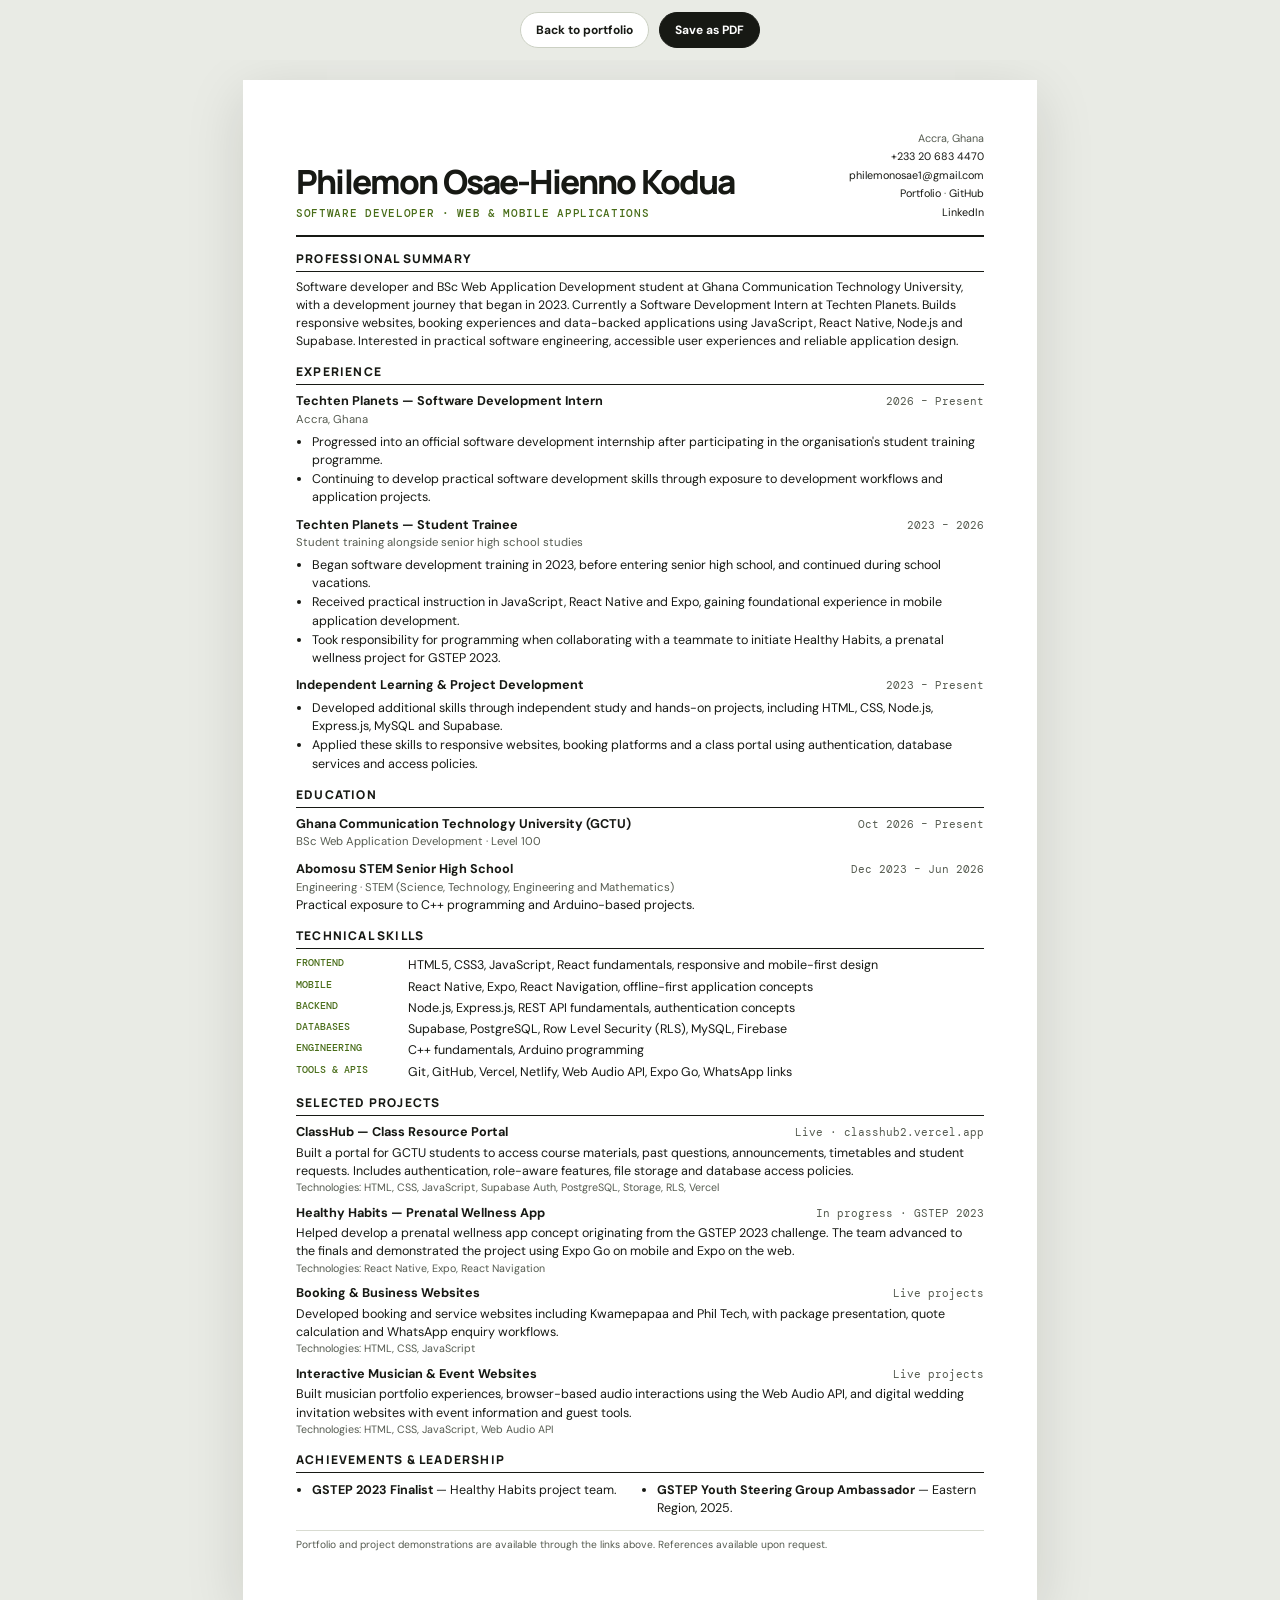
==== commit 1d9b32b9: "Update cv.html" ====
--- a/cv.html
+++ b/cv.html
@@ -1,57 +1,537 @@
-<!DOCTYPE html>
+
+<!doctype html>
 <html lang="en">
 <head>
-<meta charset="UTF-8">
-<meta name="viewport" content="width=device-width, initial-scale=1.0">
-<title>Philemon Osae-Hienno Kodua - CV</title>
-<link rel="preconnect" href="https://fonts.googleapis.com">
-<link rel="preconnect" href="https://fonts.gstatic.com" crossorigin>
-<link href="https://fonts.googleapis.com/css2?family=Bricolage+Grotesque:opsz,wght@12..96,700;12..96,800&family=Instrument+Sans:wght@400;500;600;700&display=swap" rel="stylesheet">
-<style>
-@page{size:A4;margin:0}
-:root{--ink:#111;--muted:#555;--line:#d0d0d0;--paper:#fff}
-*{margin:0;padding:0;box-sizing:border-box}
-body{font-family:'Instrument Sans',Arial,sans-serif;background:#e5e5e5;color:var(--ink);font-size:10.5pt;line-height:1.5;-webkit-print-color-adjust:exact;print-color-adjust:exact}
-a{color:var(--ink);text-decoration:underline;text-underline-offset:3px;font-weight:600}
-.bar{position:fixed;top:14px;right:14px;display:flex;gap:8px;z-index:5}
-.bar a,.bar button{font:600 13px 'Instrument Sans',sans-serif;padding:10px 16px;border-radius:10px;border:0;cursor:pointer;background:#111;color:#fff}
-.bar a{background:#fff;color:#111;border:1px solid #ccc}
-.page{width:210mm;min-height:297mm;margin:24px auto;background:#fff;box-shadow:0 20px 50px -20px rgba(0,0,0,.3);padding:14mm 15mm 12mm}
-header{display:grid;grid-template-columns:1fr auto;gap:18px;align-items:end;padding-bottom:12px;border-bottom:2.5px solid #111}
-h1{font-family:'Bricolage Grotesque',sans-serif;font-size:26pt;font-weight:800;letter-spacing:-.02em;line-height:1.05}
-.title{margin-top:6px;font-size:11pt;font-weight:700;letter-spacing:.01em}
-.contact{font-size:9.2pt;line-height:1.55;text-align:right;color:var(--muted)}
-.contact a{color:var(--ink);text-decoration:none}
-section{margin-top:16px}
-h2{font-family:'Bricolage Grotesque',sans-serif;font-size:10.5pt;font-weight:800;letter-spacing:.08em;text-transform:uppercase;color:#111;padding-bottom:4px;border-bottom:1px solid #111;margin-bottom:9px}
-p{color:#222}
-.row{display:flex;justify-content:space-between;gap:12px;align-items:baseline}
-h3{font-size:10.8pt;font-weight:800}
-.when{font-size:9pt;color:var(--muted);font-weight:600;white-space:nowrap}
-.sub{font-size:9.5pt;color:var(--muted);font-weight:500}
-.entry{margin-bottom:11px}
-ul{margin:4px 0 0 16px;color:#222}
-li{margin-bottom:2px}
-.stack{margin-top:4px;font-size:9pt;color:var(--muted)}
-.stack b{color:#111;font-weight:800}
-.feature{border-left:3px solid #111;padding:9px 12px;background:#f6f6f6;border-radius:0 6px 6px 0}
-.skills{display:grid;grid-template-columns:30mm 1fr;gap:5px 10px}
-.skills dt{font-weight:800;text-transform:uppercase;font-size:9pt;letter-spacing:.04em}
-.skills dd{color:#222}
-@media(max-width:820px){.page{width:auto;margin:0;padding:22px 18px}.bar{position:static;justify-content:flex-end;background:#e5e5e5}header{grid-template-columns:1fr}.contact{text-align:left}.row{flex-direction:column;gap:0}.when{white-space:normal}}
-@media print{body{background:#fff}.bar{display:none}.page{margin:0;box-shadow:none;padding:13mm 15mm 11mm}}
-</style>
+  <meta charset="utf-8">
+  <meta name="viewport" content="width=device-width, initial-scale=1">
+  <meta name="description" content="Curriculum vitae of Philemon Osae-Hienno Kodua, software developer and BSc Web Application Development student at GCTU.">
+
+  <title>Philemon Osae-Hienno Kodua — CV</title>
+
+  <link rel="preconnect" href="https://fonts.googleapis.com">
+  <link rel="preconnect" href="https://fonts.gstatic.com" crossorigin>
+  <link href="https://fonts.googleapis.com/css2?family=DM+Mono:wght@400;500&family=DM+Sans:wght@400;500;600;700&family=Manrope:wght@600;700;800&display=swap" rel="stylesheet">
+
+  <style>
+    @page {
+      size: A4;
+      margin: 13mm 14mm;
+    }
+
+    :root {
+      --ink: #171914;
+      --muted: #555b50;
+      --line: #d8dbd1;
+      --accent: #496d19;
+      --soft: #f2f4ed;
+    }
+
+    * {
+      box-sizing: border-box;
+    }
+
+    html {
+      -webkit-print-color-adjust: exact;
+      print-color-adjust: exact;
+    }
+
+    body {
+      margin: 0;
+      background: #e9ebe5;
+      color: var(--ink);
+      font: 9.4pt/1.46 "DM Sans", Arial, sans-serif;
+    }
+
+    a {
+      color: inherit;
+      text-decoration: none;
+    }
+
+    .toolbar {
+      position: sticky;
+      top: 0;
+      z-index: 5;
+      display: flex;
+      justify-content: center;
+      gap: 10px;
+      padding: 12px;
+      background: rgba(233,235,229,.94);
+      backdrop-filter: blur(10px);
+    }
+
+    .toolbar a,
+    .toolbar button {
+      border: 1px solid #cbd0c3;
+      border-radius: 999px;
+      padding: 9px 15px;
+      background: #fff;
+      color: #171914;
+      font: 700 12px "DM Sans", sans-serif;
+      cursor: pointer;
+    }
+
+    .toolbar button {
+      background: #171914;
+      color: #fff;
+      border-color: #171914;
+    }
+
+    .sheet {
+      width: 210mm;
+      min-height: 297mm;
+      margin: 20px auto;
+      padding: 13mm 14mm;
+      background: #fff;
+      box-shadow: 0 15px 55px rgba(20,25,15,.13);
+    }
+
+    header {
+      display: grid;
+      grid-template-columns: 1fr auto;
+      gap: 20px;
+      align-items: end;
+      padding-bottom: 14px;
+      border-bottom: 2px solid var(--ink);
+    }
+
+    h1 {
+      margin: 0;
+      font: 800 25pt/.99 "Manrope", sans-serif;
+      letter-spacing: -.055em;
+    }
+
+    .headline {
+      margin-top: 8px;
+      color: var(--accent);
+      font: 500 8.5pt "DM Mono", monospace;
+      letter-spacing: .06em;
+      text-transform: uppercase;
+    }
+
+    .contact {
+      text-align: right;
+      color: var(--muted);
+      font-size: 8.1pt;
+      line-height: 1.7;
+    }
+
+    .contact a {
+      color: var(--ink);
+    }
+
+    section {
+      margin-top: 13px;
+      break-inside: avoid;
+    }
+
+    h2 {
+      margin: 0 0 7px;
+      padding-bottom: 4px;
+      border-bottom: 1px solid var(--ink);
+      font: 800 9pt "Manrope", sans-serif;
+      letter-spacing: .1em;
+      text-transform: uppercase;
+    }
+
+    p { margin: 0; }
+
+    .summary {
+      font-size: 9.2pt;
+    }
+
+    .entry {
+      margin: 0 0 9px;
+      break-inside: avoid;
+    }
+
+    .row {
+      display: flex;
+      justify-content: space-between;
+      align-items: baseline;
+      gap: 12px;
+    }
+
+    h3 {
+      margin: 0;
+      font-size: 9.5pt;
+      font-weight: 700;
+    }
+
+    .date {
+      color: var(--muted);
+      white-space: nowrap;
+      font: 8pt "DM Mono", monospace;
+    }
+
+    .sub {
+      margin-top: 1px;
+      color: var(--muted);
+      font-size: 8.5pt;
+    }
+
+    ul {
+      margin: 4px 0 0;
+      padding-left: 16px;
+    }
+
+    li { margin: 1px 0; }
+
+    .skills {
+      display: grid;
+      grid-template-columns: 27mm 1fr;
+      gap: 3px 10px;
+      margin: 0;
+    }
+
+    .skills dt {
+      font: 500 7.8pt "DM Mono", monospace;
+      color: var(--accent);
+      text-transform: uppercase;
+    }
+
+    .skills dd {
+      margin: 0;
+    }
+
+    .project {
+      margin-bottom: 8px;
+    }
+
+    .project p {
+      margin-top: 2px;
+    }
+
+    .project .stack {
+      color: var(--muted);
+      font-size: 8pt;
+    }
+
+    .achievement-list {
+      display: grid;
+      grid-template-columns: 1fr 1fr;
+      gap: 5px 18px;
+      padding-left: 16px;
+    }
+
+    .footer-note {
+      margin-top: 12px;
+      padding-top: 7px;
+      border-top: 1px solid var(--line);
+      color: var(--muted);
+      font-size: 7.7pt;
+    }
+
+    @media (max-width: 760px) {
+      body { background: #fff; }
+
+      .toolbar {
+        position: static;
+      }
+
+      .sheet {
+        width: 100%;
+        min-height: 0;
+        margin: 0;
+        padding: 24px 20px;
+        box-shadow: none;
+      }
+
+      header {
+        grid-template-columns: 1fr;
+      }
+
+      .contact { text-align: left; }
+
+      .row {
+        align-items: flex-start;
+        flex-direction: column;
+        gap: 0;
+      }
+
+      .date { white-space: normal; }
+
+      .skills {
+        grid-template-columns: 1fr;
+        gap: 1px;
+      }
+
+      .skills dd { margin-bottom: 6px; }
+    }
+
+    @media print {
+      body {
+        background: #fff;
+        font-size: 9pt;
+      }
+
+      .toolbar { display: none; }
+
+      .sheet {
+        width: auto;
+        min-height: 0;
+        margin: 0;
+        padding: 0;
+        box-shadow: none;
+      }
+
+      a { text-decoration: none; }
+    }
+  </style>
 </head>
+
 <body>
-<div class="bar"><a href="index.html">Back to portfolio</a><button onclick="window.print()">Save as PDF</button></div>
-<main class="page">
-<header><div><h1>Philemon Osae-Hienno Kodua</h1><div class="title">FULL-STACK DEVELOPER · REACT NATIVE, NODE.JS, SUPABASE</div></div><div class="contact"><div>Accra, Ghana</div><div><a href="tel:+233206834470">+233 20 683 4470</a></div><div><a href="mailto:philemonosae1@gmail.com">philemonosae1@gmail.com</a></div><div>philemon-portfolio-ten.vercel.app</div><div>github.com/Philemon-Osae</div></div></header>
-<section><h2>Professional Summary</h2><p><b>Self-taught since 2023, Level 100 BSc Web Application Development at GCTU.</b> I build practical sites for Ghanaian needs: a secure class portal with Supabase Auth and RLS, booking systems for musicians and campus businesses, interactive Web Audio sites, and an offline-first prenatal health app. 8 projects, 7 live.</p></section>
-<section><h2>Education</h2><div class="entry"><div class="row"><h3>Ghana Communication Technology University (GCTU)</h3><span class="when">Oct 2026 – Present</span></div><div class="sub">BSc Web Application Development, Level 100</div></div><div class="entry"><div class="row"><h3>Abomosu STEM SHS</h3><span class="when">Dec 2023 – June 2026</span></div><div class="sub">Engineering</div></div><div class="entry"><div class="row"><h3>Techten Planets</h3><span class="when">2023 – 2026</span></div><div class="sub">Vacation training: HTML, CSS, JS, Node.js, Express, MySQL, Firebase, React Native</div></div></section>
-<section><h2>Technical Skills</h2><dl class="skills"><dt>Frontend</dt><dd><b>HTML5, CSS3, JavaScript, React</b> — responsive, mobile-first</dd><dt>Mobile</dt><dd><b>React Native, Expo SDK 57, EAS Build</b> — offline-first</dd><dt>Backend</dt><dd><b>Node.js, Express, REST, Auth</b></dd><dt>Databases</dt><dd><b>Supabase, PostgreSQL (RLS, triggers), MySQL, Firebase</b></dd><dt>APIs</dt><dd>Web Audio API, WhatsApp wa.me, Google Maps/Forms</dd><dt>Tools</dt><dd>Git, GitHub, Vercel, Netlify</dd></dl></section>
-<section><h2>Projects</h2><div class="entry feature"><div class="row"><h3>ClassHub: Secure Class Portal</h3><span class="when">classhub2.vercel.app</span></div><ul><li>Archive for my GCTU class: slides, past questions, timetable with live week banner, deadline countdowns. Reps upload files/Drive links, pin, delete, seen-by counts, Share to WhatsApp.</li><li><b>Secured on server:</b> Postgres trigger verifies rep index+code, RLS + storage policies block non-reps.</li></ul><div class="stack"><b>Stack:</b> HTML, CSS, JS, Supabase (Auth, Postgres, Storage, RLS), Vercel</div></div><div class="entry"><div class="row"><h3>Healthy Habits: Prenatal Wellness App (in progress)</h3><span class="when">GSTEP 2023</span></div><ul><li>Offline-first, shareable by Bluetooth/ShareIt for clinics/CHPS. 4 guided 2-min chair-supported routines, safe all trimesters.</li></ul><div class="stack"><b>Stack:</b> React Native, Expo, expo-video, React Navigation</div></div><div class="entry"><div class="row"><h3>Booking Platforms: Kwamepapaa + Phil Tech</h3><span class="when">kwamepapaa.netlify.app · phil-tech-two.vercel.app</span></div><ul><li>Kwamepapaa: quote calculator + bundle discount + WhatsApp. Phil Tech: package funnel → WhatsApp.</li></ul></div><div class="entry"><div class="row"><h3>Interactive Audio + Weddings</h3><span class="when">phil-jazzy · adom-trombonist · weddinginvitation-gh</span></div><ul><li>Web Audio API: 9-pad drum machine, 12-note chord pad, brass tone. Wedding: countdown, Maps, Calendar, MoMo copy, RSVP via Forms.</li></ul></div></section>
-<section><h2>Experience</h2><div class="entry"><div class="row"><h3>Freelance Web Developer, Phil Tech</h3><span class="when">Accra · Present</span></div><ul><li>Ship websites and booking systems from brief to live deployment. Fixed packages, WhatsApp-based ordering.</li></ul></div></section>
-<section><h2>Achievements</h2><ul><li><b>GSTEP 2025 Eastern Region Youth Ambassador.</b></li><li>GSTEP 2023 contestant — built Healthy Habits.</li></ul></section>
-</main>
+
+  <div class="toolbar">
+    <a href="index.html">Back to portfolio</a>
+    <button type="button" onclick="window.print()">Save as PDF</button>
+  </div>
+
+  <main class="sheet">
+
+    <header>
+      <div>
+        <h1>Philemon Osae-Hienno Kodua</h1>
+        <div class="headline">
+          Software Developer · Web & Mobile Applications
+        </div>
+      </div>
+
+      <div class="contact">
+        <div>Accra, Ghana</div>
+        <div>
+          <a href="tel:+233206834470">+233 20 683 4470</a>
+        </div>
+        <div>
+          <a href="mailto:philemonosae1@gmail.com">philemonosae1@gmail.com</a>
+        </div>
+        <div>
+          <a href="https://philemon-portfolio-ten.vercel.app">Portfolio</a>
+          ·
+          <a href="https://github.com/Philemon-Osae">GitHub</a>
+        </div>
+        <div>
+          <a href="https://www.linkedin.com/in/philemon-osae-hienno-kodua-650492304">LinkedIn</a>
+        </div>
+      </div>
+    </header>
+
+    <section>
+      <h2>Professional Summary</h2>
+
+      <p class="summary">
+        Software developer and BSc Web Application Development student at Ghana Communication Technology University, with a development journey that began in 2023. Currently a Software Development Intern at Techten Planets. Builds responsive websites, booking experiences and data-backed applications using JavaScript, React Native, Node.js and Supabase. Interested in practical software engineering, accessible user experiences and reliable application design.
+      </p>
+    </section>
+
+    <section>
+      <h2>Experience</h2>
+
+      <div class="entry">
+        <div class="row">
+          <h3>Techten Planets — Software Development Intern</h3>
+          <span class="date">2026 – Present</span>
+        </div>
+
+        <div class="sub">Accra, Ghana</div>
+
+        <ul>
+          <li>
+            Progressed into an official software development internship after participating in the organisation's student training programme.
+          </li>
+          <li>
+            Continuing to develop practical software development skills through exposure to development workflows and application projects.
+          </li>
+        </ul>
+      </div>
+
+      <div class="entry">
+        <div class="row">
+          <h3>Techten Planets — Student Trainee</h3>
+          <span class="date">2023 – 2026</span>
+        </div>
+
+        <div class="sub">
+          Student training alongside senior high school studies
+        </div>
+
+        <ul>
+          <li>
+            Began software development training in 2023, before entering senior high school, and continued during school vacations.
+          </li>
+          <li>
+            Received practical instruction in JavaScript, React Native and Expo, gaining foundational experience in mobile application development.
+          </li>
+          <li>
+            Took responsibility for programming when collaborating with a teammate to initiate Healthy Habits, a prenatal wellness project for GSTEP 2023.
+          </li>
+        </ul>
+      </div>
+
+      <div class="entry">
+        <div class="row">
+          <h3>Independent Learning & Project Development</h3>
+          <span class="date">2023 – Present</span>
+        </div>
+
+        <ul>
+          <li>
+            Developed additional skills through independent study and hands-on projects, including HTML, CSS, Node.js, Express.js, MySQL and Supabase.
+          </li>
+          <li>
+            Applied these skills to responsive websites, booking platforms and a class portal using authentication, database services and access policies.
+          </li>
+        </ul>
+      </div>
+    </section>
+
+    <section>
+      <h2>Education</h2>
+
+      <div class="entry">
+        <div class="row">
+          <h3>Ghana Communication Technology University (GCTU)</h3>
+          <span class="date">Oct 2026 – Present</span>
+        </div>
+
+        <div class="sub">
+          BSc Web Application Development · Level 100
+        </div>
+      </div>
+
+      <div class="entry">
+        <div class="row">
+          <h3>Abomosu STEM Senior High School</h3>
+          <span class="date">Dec 2023 – Jun 2026</span>
+        </div>
+
+        <div class="sub">
+          Engineering · STEM (Science, Technology, Engineering and Mathematics)
+        </div>
+
+        <p>
+          Practical exposure to C++ programming and Arduino-based projects.
+        </p>
+      </div>
+    </section>
+
+    <section>
+      <h2>Technical Skills</h2>
+
+      <dl class="skills">
+        <dt>Frontend</dt>
+        <dd>
+          HTML5, CSS3, JavaScript, React fundamentals, responsive and mobile-first design
+        </dd>
+
+        <dt>Mobile</dt>
+        <dd>
+          React Native, Expo, React Navigation, offline-first application concepts
+        </dd>
+
+        <dt>Backend</dt>
+        <dd>
+          Node.js, Express.js, REST API fundamentals, authentication concepts
+        </dd>
+
+        <dt>Databases</dt>
+        <dd>
+          Supabase, PostgreSQL, Row Level Security (RLS), MySQL, Firebase
+        </dd>
+
+        <dt>Engineering</dt>
+        <dd>
+          C++ fundamentals, Arduino programming
+        </dd>
+
+        <dt>Tools & APIs</dt>
+        <dd>
+          Git, GitHub, Vercel, Netlify, Web Audio API, Expo Go, WhatsApp links
+        </dd>
+      </dl>
+    </section>
+
+    <section>
+      <h2>Selected Projects</h2>
+
+      <div class="project">
+        <div class="row">
+          <h3>ClassHub — Class Resource Portal</h3>
+          <span class="date">Live · classhub2.vercel.app</span>
+        </div>
+
+        <p>
+          Built a portal for GCTU students to access course materials, past questions, announcements, timetables and student requests. Includes authentication, role-aware features, file storage and database access policies.
+        </p>
+
+        <div class="stack">
+          Technologies: HTML, CSS, JavaScript, Supabase Auth, PostgreSQL, Storage, RLS, Vercel
+        </div>
+      </div>
+
+      <div class="project">
+        <div class="row">
+          <h3>Healthy Habits — Prenatal Wellness App</h3>
+          <span class="date">In progress · GSTEP 2023</span>
+        </div>
+
+        <p>
+          Helped develop a prenatal wellness app concept originating from the GSTEP 2023 challenge. The team advanced to the finals and demonstrated the project using Expo Go on mobile and Expo on the web.
+        </p>
+
+        <div class="stack">
+          Technologies: React Native, Expo, React Navigation
+        </div>
+      </div>
+
+      <div class="project">
+        <div class="row">
+          <h3>Booking & Business Websites</h3>
+          <span class="date">Live projects</span>
+        </div>
+
+        <p>
+          Developed booking and service websites including Kwamepapaa and Phil Tech, with package presentation, quote calculation and WhatsApp enquiry workflows.
+        </p>
+
+        <div class="stack">
+          Technologies: HTML, CSS, JavaScript
+        </div>
+      </div>
+
+      <div class="project">
+        <div class="row">
+          <h3>Interactive Musician & Event Websites</h3>
+          <span class="date">Live projects</span>
+        </div>
+
+        <p>
+          Built musician portfolio experiences, browser-based audio interactions using the Web Audio API, and digital wedding invitation websites with event information and guest tools.
+        </p>
+
+        <div class="stack">
+          Technologies: HTML, CSS, JavaScript, Web Audio API
+        </div>
+      </div>
+    </section>
+
+    <section>
+      <h2>Achievements & Leadership</h2>
+
+      <ul class="achievement-list">
+        <li>
+          <b>GSTEP 2023 Finalist</b> — Healthy Habits project team.
+        </li>
+
+        <li>
+          <b>GSTEP Youth Steering Group Ambassador</b> — Eastern Region, 2025.
+        </li>
+      </ul>
+    </section>
+
+    <div class="footer-note">
+      Portfolio and project demonstrations are available through the links above. References available upon request.
+    </div>
+
+  </main>
 </body>
-</html>+</html>
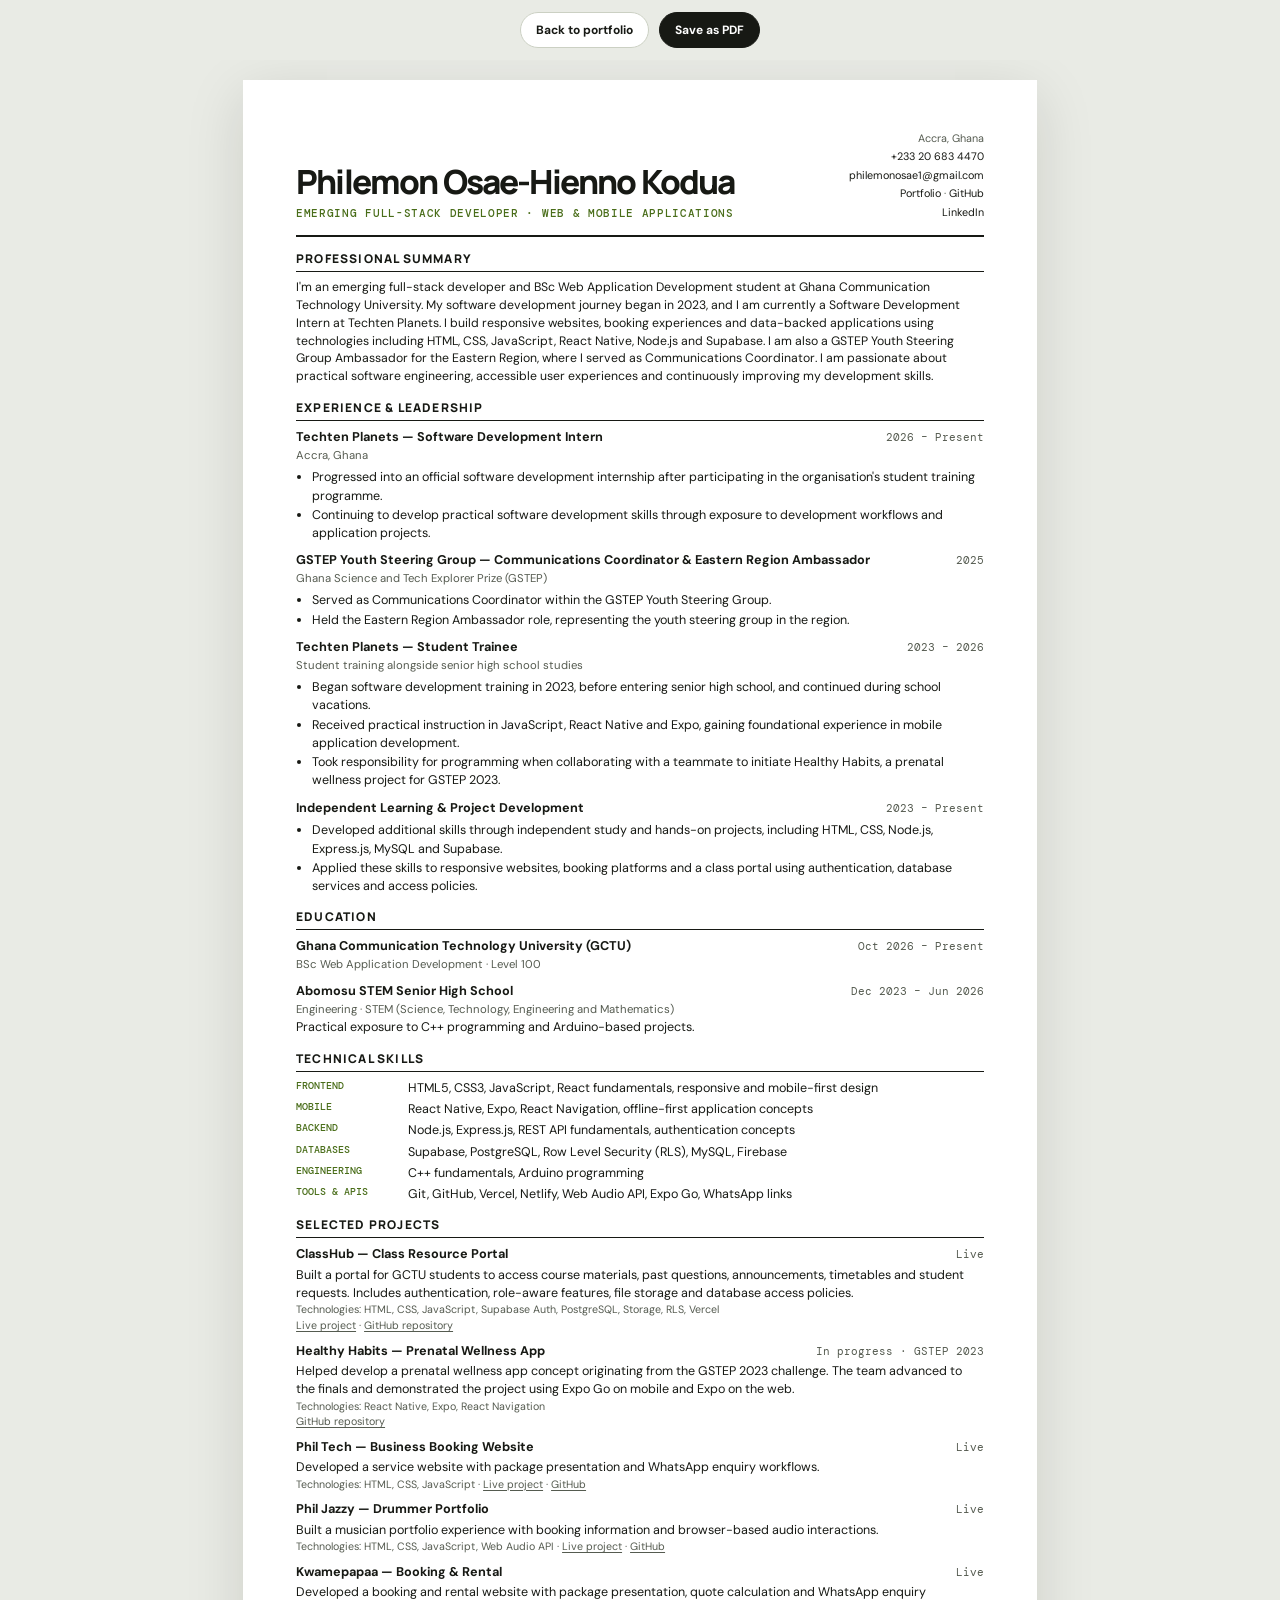
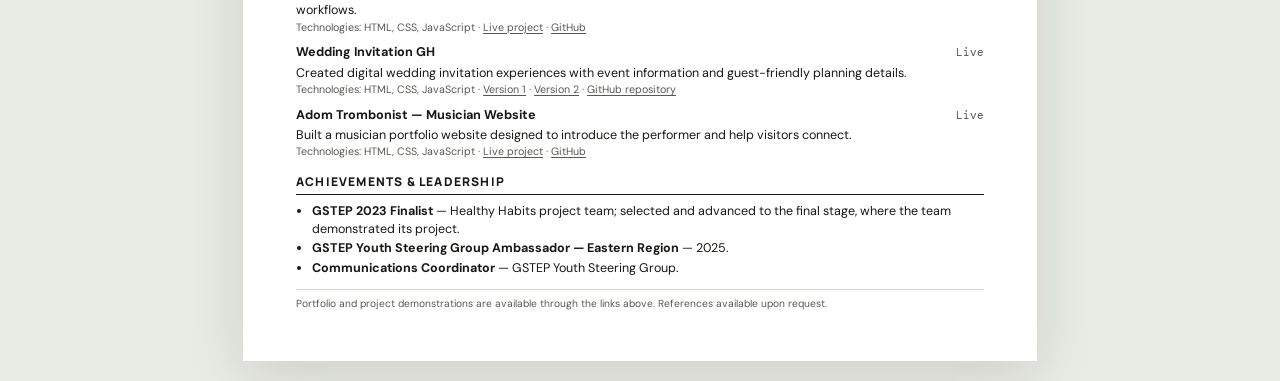
==== commit 6553f7cf: "Update cv.html" ====
--- a/cv.html
+++ b/cv.html
@@ -4,9 +4,9 @@
 <head>
   <meta charset="utf-8">
   <meta name="viewport" content="width=device-width, initial-scale=1">
-  <meta name="description" content="Curriculum vitae of Philemon Osae-Hienno Kodua, software developer and BSc Web Application Development student at GCTU.">
-
-  <title>Philemon Osae-Hienno Kodua — CV</title>
+  <meta name="description" content="CV of Philemon Osae-Hienno Kodua, an emerging full-stack developer and BSc Web Application Development student at GCTU.">
+
+  <title>Philemon Osae-Hienno Kodua — Emerging Full-Stack Developer</title>
 
   <link rel="preconnect" href="https://fonts.googleapis.com">
   <link rel="preconnect" href="https://fonts.gstatic.com" crossorigin>
@@ -26,9 +26,7 @@
       --soft: #f2f4ed;
     }
 
-    * {
-      box-sizing: border-box;
-    }
+    * { box-sizing: border-box; }
 
     html {
       -webkit-print-color-adjust: exact;
@@ -115,9 +113,7 @@
       line-height: 1.7;
     }
 
-    .contact a {
-      color: var(--ink);
-    }
+    .contact a { color: var(--ink); }
 
     section {
       margin-top: 13px;
@@ -135,9 +131,7 @@
 
     p { margin: 0; }
 
-    .summary {
-      font-size: 9.2pt;
-    }
+    .summary { font-size: 9.2pt; }
 
     .entry {
       margin: 0 0 9px;
@@ -189,28 +183,20 @@
       text-transform: uppercase;
     }
 
-    .skills dd {
-      margin: 0;
-    }
-
-    .project {
-      margin-bottom: 8px;
-    }
-
-    .project p {
-      margin-top: 2px;
-    }
+    .skills dd { margin: 0; }
+
+    .project { margin-bottom: 8px; }
+
+    .project p { margin-top: 2px; }
 
     .project .stack {
       color: var(--muted);
       font-size: 8pt;
     }
 
-    .achievement-list {
-      display: grid;
-      grid-template-columns: 1fr 1fr;
-      gap: 5px 18px;
-      padding-left: 16px;
+    .project a {
+      text-decoration: underline;
+      text-underline-offset: 2px;
     }
 
     .footer-note {
@@ -224,9 +210,7 @@
     @media (max-width: 760px) {
       body { background: #fff; }
 
-      .toolbar {
-        position: static;
-      }
+      .toolbar { position: static; }
 
       .sheet {
         width: 100%;
@@ -236,9 +220,7 @@
         box-shadow: none;
       }
 
-      header {
-        grid-template-columns: 1fr;
-      }
+      header { grid-template-columns: 1fr; }
 
       .contact { text-align: left; }
 
@@ -292,7 +274,7 @@
       <div>
         <h1>Philemon Osae-Hienno Kodua</h1>
         <div class="headline">
-          Software Developer · Web & Mobile Applications
+          Emerging Full-Stack Developer · Web & Mobile Applications
         </div>
       </div>
 
@@ -317,30 +299,35 @@
 
     <section>
       <h2>Professional Summary</h2>
-
       <p class="summary">
-        Software developer and BSc Web Application Development student at Ghana Communication Technology University, with a development journey that began in 2023. Currently a Software Development Intern at Techten Planets. Builds responsive websites, booking experiences and data-backed applications using JavaScript, React Native, Node.js and Supabase. Interested in practical software engineering, accessible user experiences and reliable application design.
+        I'm an emerging full-stack developer and BSc Web Application Development student at Ghana Communication Technology University. My software development journey began in 2023, and I am currently a Software Development Intern at Techten Planets. I build responsive websites, booking experiences and data-backed applications using technologies including HTML, CSS, JavaScript, React Native, Node.js and Supabase. I am also a GSTEP Youth Steering Group Ambassador for the Eastern Region, where I served as Communications Coordinator. I am passionate about practical software engineering, accessible user experiences and continuously improving my development skills.
       </p>
     </section>
 
     <section>
-      <h2>Experience</h2>
+      <h2>Experience & Leadership</h2>
 
       <div class="entry">
         <div class="row">
           <h3>Techten Planets — Software Development Intern</h3>
           <span class="date">2026 – Present</span>
         </div>
-
         <div class="sub">Accra, Ghana</div>
-
         <ul>
-          <li>
-            Progressed into an official software development internship after participating in the organisation's student training programme.
-          </li>
-          <li>
-            Continuing to develop practical software development skills through exposure to development workflows and application projects.
-          </li>
+          <li>Progressed into an official software development internship after participating in the organisation's student training programme.</li>
+          <li>Continuing to develop practical software development skills through exposure to development workflows and application projects.</li>
+        </ul>
+      </div>
+
+      <div class="entry">
+        <div class="row">
+          <h3>GSTEP Youth Steering Group — Communications Coordinator & Eastern Region Ambassador</h3>
+          <span class="date">2025</span>
+        </div>
+        <div class="sub">Ghana Science and Tech Explorer Prize (GSTEP)</div>
+        <ul>
+          <li>Served as Communications Coordinator within the GSTEP Youth Steering Group.</li>
+          <li>Held the Eastern Region Ambassador role, representing the youth steering group in the region.</li>
         </ul>
       </div>
 
@@ -349,21 +336,11 @@
           <h3>Techten Planets — Student Trainee</h3>
           <span class="date">2023 – 2026</span>
         </div>
-
-        <div class="sub">
-          Student training alongside senior high school studies
-        </div>
-
+        <div class="sub">Student training alongside senior high school studies</div>
         <ul>
-          <li>
-            Began software development training in 2023, before entering senior high school, and continued during school vacations.
-          </li>
-          <li>
-            Received practical instruction in JavaScript, React Native and Expo, gaining foundational experience in mobile application development.
-          </li>
-          <li>
-            Took responsibility for programming when collaborating with a teammate to initiate Healthy Habits, a prenatal wellness project for GSTEP 2023.
-          </li>
+          <li>Began software development training in 2023, before entering senior high school, and continued during school vacations.</li>
+          <li>Received practical instruction in JavaScript, React Native and Expo, gaining foundational experience in mobile application development.</li>
+          <li>Took responsibility for programming when collaborating with a teammate to initiate Healthy Habits, a prenatal wellness project for GSTEP 2023.</li>
         </ul>
       </div>
 
@@ -372,14 +349,9 @@
           <h3>Independent Learning & Project Development</h3>
           <span class="date">2023 – Present</span>
         </div>
-
         <ul>
-          <li>
-            Developed additional skills through independent study and hands-on projects, including HTML, CSS, Node.js, Express.js, MySQL and Supabase.
-          </li>
-          <li>
-            Applied these skills to responsive websites, booking platforms and a class portal using authentication, database services and access policies.
-          </li>
+          <li>Developed additional skills through independent study and hands-on projects, including HTML, CSS, Node.js, Express.js, MySQL and Supabase.</li>
+          <li>Applied these skills to responsive websites, booking platforms and a class portal using authentication, database services and access policies.</li>
         </ul>
       </div>
     </section>
@@ -392,10 +364,7 @@
           <h3>Ghana Communication Technology University (GCTU)</h3>
           <span class="date">Oct 2026 – Present</span>
         </div>
-
-        <div class="sub">
-          BSc Web Application Development · Level 100
-        </div>
+        <div class="sub">BSc Web Application Development · Level 100</div>
       </div>
 
       <div class="entry">
@@ -403,14 +372,10 @@
           <h3>Abomosu STEM Senior High School</h3>
           <span class="date">Dec 2023 – Jun 2026</span>
         </div>
-
         <div class="sub">
           Engineering · STEM (Science, Technology, Engineering and Mathematics)
         </div>
-
-        <p>
-          Practical exposure to C++ programming and Arduino-based projects.
-        </p>
+        <p>Practical exposure to C++ programming and Arduino-based projects.</p>
       </div>
     </section>
 
@@ -419,34 +384,22 @@
 
       <dl class="skills">
         <dt>Frontend</dt>
-        <dd>
-          HTML5, CSS3, JavaScript, React fundamentals, responsive and mobile-first design
-        </dd>
+        <dd>HTML5, CSS3, JavaScript, React fundamentals, responsive and mobile-first design</dd>
 
         <dt>Mobile</dt>
-        <dd>
-          React Native, Expo, React Navigation, offline-first application concepts
-        </dd>
+        <dd>React Native, Expo, React Navigation, offline-first application concepts</dd>
 
         <dt>Backend</dt>
-        <dd>
-          Node.js, Express.js, REST API fundamentals, authentication concepts
-        </dd>
+        <dd>Node.js, Express.js, REST API fundamentals, authentication concepts</dd>
 
         <dt>Databases</dt>
-        <dd>
-          Supabase, PostgreSQL, Row Level Security (RLS), MySQL, Firebase
-        </dd>
+        <dd>Supabase, PostgreSQL, Row Level Security (RLS), MySQL, Firebase</dd>
 
         <dt>Engineering</dt>
-        <dd>
-          C++ fundamentals, Arduino programming
-        </dd>
+        <dd>C++ fundamentals, Arduino programming</dd>
 
         <dt>Tools & APIs</dt>
-        <dd>
-          Git, GitHub, Vercel, Netlify, Web Audio API, Expo Go, WhatsApp links
-        </dd>
+        <dd>Git, GitHub, Vercel, Netlify, Web Audio API, Expo Go, WhatsApp links</dd>
       </dl>
     </section>
 
@@ -456,15 +409,17 @@
       <div class="project">
         <div class="row">
           <h3>ClassHub — Class Resource Portal</h3>
-          <span class="date">Live · classhub2.vercel.app</span>
-        </div>
-
+          <span class="date">Live</span>
+        </div>
         <p>
           Built a portal for GCTU students to access course materials, past questions, announcements, timetables and student requests. Includes authentication, role-aware features, file storage and database access policies.
         </p>
-
         <div class="stack">
           Technologies: HTML, CSS, JavaScript, Supabase Auth, PostgreSQL, Storage, RLS, Vercel
+        </div>
+        <div class="stack">
+          <a href="https://classhub2.vercel.app">Live project</a> ·
+          <a href="https://github.com/Philemon-Osae/classhub2">GitHub repository</a>
         </div>
       </div>
 
@@ -473,58 +428,100 @@
           <h3>Healthy Habits — Prenatal Wellness App</h3>
           <span class="date">In progress · GSTEP 2023</span>
         </div>
-
         <p>
           Helped develop a prenatal wellness app concept originating from the GSTEP 2023 challenge. The team advanced to the finals and demonstrated the project using Expo Go on mobile and Expo on the web.
         </p>
-
         <div class="stack">
           Technologies: React Native, Expo, React Navigation
         </div>
-      </div>
-
-      <div class="project">
-        <div class="row">
-          <h3>Booking & Business Websites</h3>
-          <span class="date">Live projects</span>
-        </div>
-
-        <p>
-          Developed booking and service websites including Kwamepapaa and Phil Tech, with package presentation, quote calculation and WhatsApp enquiry workflows.
-        </p>
-
-        <div class="stack">
-          Technologies: HTML, CSS, JavaScript
-        </div>
-      </div>
-
-      <div class="project">
-        <div class="row">
-          <h3>Interactive Musician & Event Websites</h3>
-          <span class="date">Live projects</span>
-        </div>
-
-        <p>
-          Built musician portfolio experiences, browser-based audio interactions using the Web Audio API, and digital wedding invitation websites with event information and guest tools.
-        </p>
-
-        <div class="stack">
-          Technologies: HTML, CSS, JavaScript, Web Audio API
+        <div class="stack">
+          <a href="https://github.com/Philemon-Osae/healthyHabits">GitHub repository</a>
+        </div>
+      </div>
+
+      <div class="project">
+        <div class="row">
+          <h3>Phil Tech — Business Booking Website</h3>
+          <span class="date">Live</span>
+        </div>
+        <p>
+          Developed a service website with package presentation and WhatsApp enquiry workflows.
+        </p>
+        <div class="stack">
+          Technologies: HTML, CSS, JavaScript ·
+          <a href="https://phil-tech-two.vercel.app">Live project</a> ·
+          <a href="https://github.com/Philemon-Osae/phil-tech">GitHub</a>
+        </div>
+      </div>
+
+      <div class="project">
+        <div class="row">
+          <h3>Phil Jazzy — Drummer Portfolio</h3>
+          <span class="date">Live</span>
+        </div>
+        <p>
+          Built a musician portfolio experience with booking information and browser-based audio interactions.
+        </p>
+        <div class="stack">
+          Technologies: HTML, CSS, JavaScript, Web Audio API ·
+          <a href="https://phil-jazzy.netlify.app">Live project</a> ·
+          <a href="https://github.com/Philemon-Osae/Phil-Jazzy">GitHub</a>
+        </div>
+      </div>
+
+      <div class="project">
+        <div class="row">
+          <h3>Kwamepapaa — Booking & Rental</h3>
+          <span class="date">Live</span>
+        </div>
+        <p>
+          Developed a booking and rental website with package presentation, quote calculation and WhatsApp enquiry workflows.
+        </p>
+        <div class="stack">
+          Technologies: HTML, CSS, JavaScript ·
+          <a href="https://kwamepapaa.netlify.app">Live project</a> ·
+          <a href="https://github.com/Philemon-Osae/Kwamepapa-s-site">GitHub</a>
+        </div>
+      </div>
+
+      <div class="project">
+        <div class="row">
+          <h3>Wedding Invitation GH</h3>
+          <span class="date">Live</span>
+        </div>
+        <p>
+          Created digital wedding invitation experiences with event information and guest-friendly planning details.
+        </p>
+        <div class="stack">
+          Technologies: HTML, CSS, JavaScript ·
+          <a href="https://weddinginvitation-gh.netlify.app">Version 1</a> ·
+          <a href="https://wedding-invitation-gh.netlify.app">Version 2</a> ·
+          <a href="https://github.com/Philemon-Osae/wed">GitHub repository</a>
+        </div>
+      </div>
+
+      <div class="project">
+        <div class="row">
+          <h3>Adom Trombonist — Musician Website</h3>
+          <span class="date">Live</span>
+        </div>
+        <p>
+          Built a musician portfolio website designed to introduce the performer and help visitors connect.
+        </p>
+        <div class="stack">
+          Technologies: HTML, CSS, JavaScript ·
+          <a href="https://adom-the-trombonist-gh.netlify.app">Live project</a> ·
+          <a href="https://github.com/Philemon-Osae/Adom-s-site">GitHub</a>
         </div>
       </div>
     </section>
 
     <section>
       <h2>Achievements & Leadership</h2>
-
-      <ul class="achievement-list">
-        <li>
-          <b>GSTEP 2023 Finalist</b> — Healthy Habits project team.
-        </li>
-
-        <li>
-          <b>GSTEP Youth Steering Group Ambassador</b> — Eastern Region, 2025.
-        </li>
+      <ul>
+        <li><b>GSTEP 2023 Finalist</b> — Healthy Habits project team; selected and advanced to the final stage, where the team demonstrated its project.</li>
+        <li><b>GSTEP Youth Steering Group Ambassador — Eastern Region</b> — 2025.</li>
+        <li><b>Communications Coordinator</b> — GSTEP Youth Steering Group.</li>
       </ul>
     </section>
 
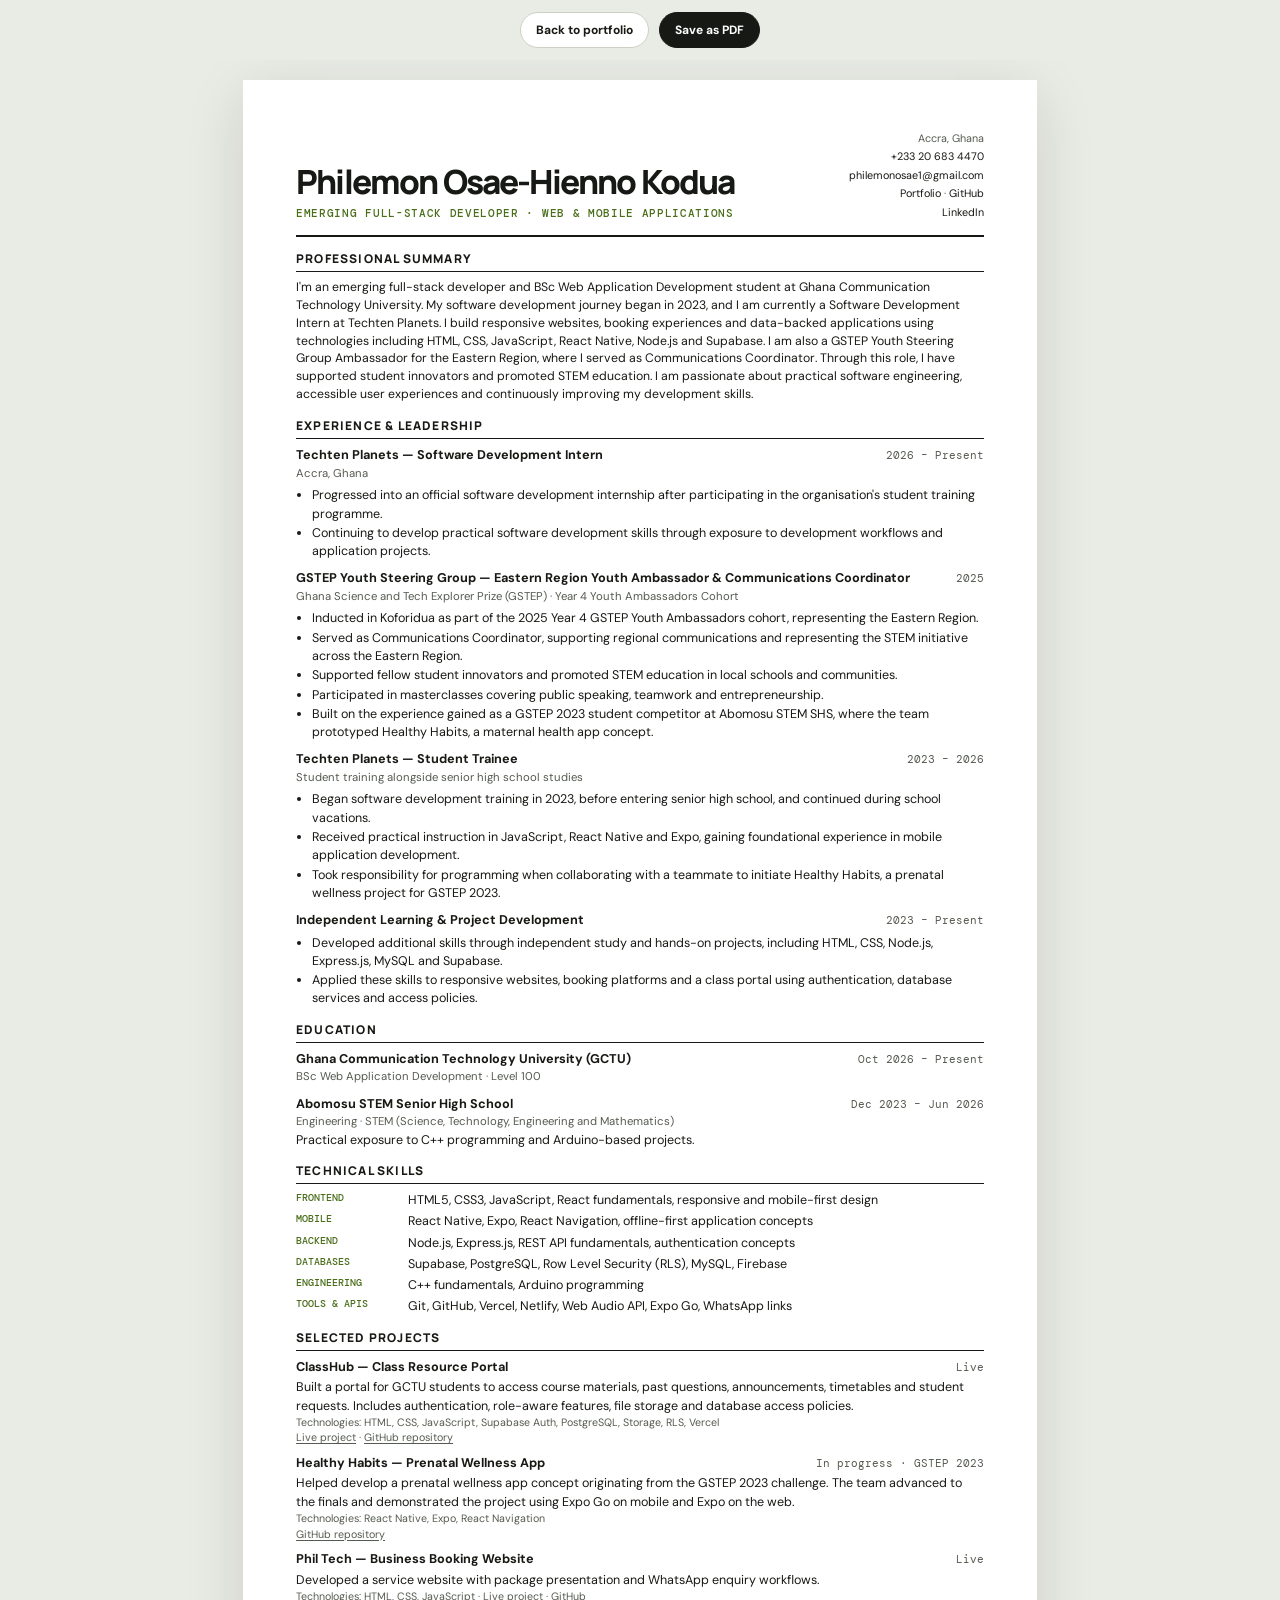
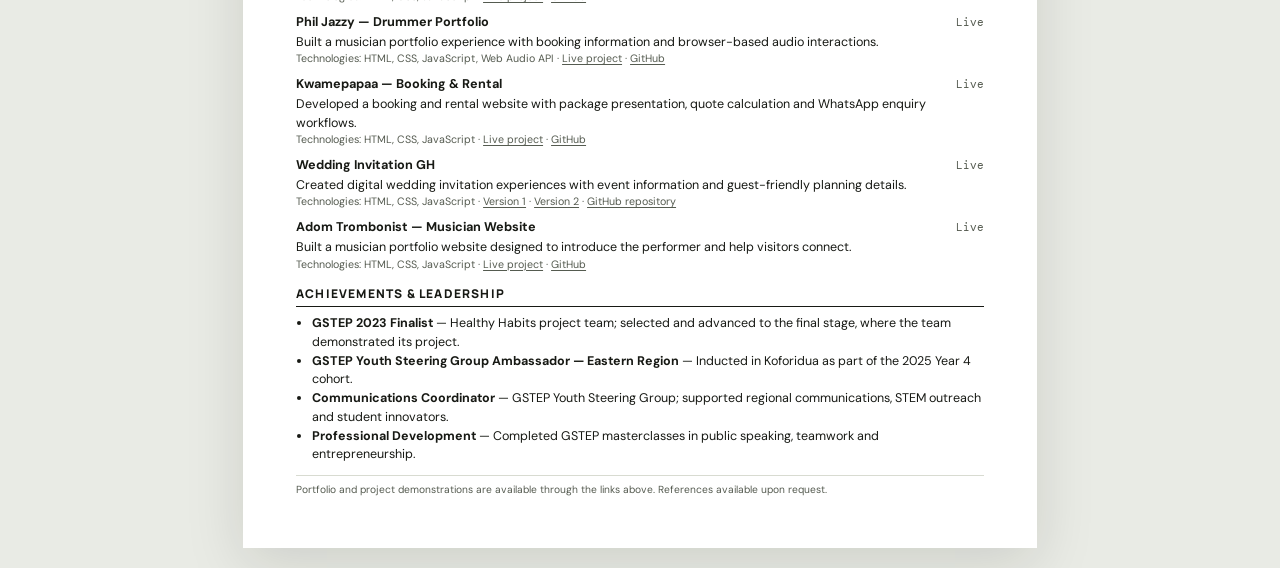
==== commit 1a6f147c: "Update cv.html" ====
--- a/cv.html
+++ b/cv.html
@@ -1,4 +1,3 @@
-
 <!doctype html>
 <html lang="en">
 <head>
@@ -300,7 +299,7 @@
     <section>
       <h2>Professional Summary</h2>
       <p class="summary">
-        I'm an emerging full-stack developer and BSc Web Application Development student at Ghana Communication Technology University. My software development journey began in 2023, and I am currently a Software Development Intern at Techten Planets. I build responsive websites, booking experiences and data-backed applications using technologies including HTML, CSS, JavaScript, React Native, Node.js and Supabase. I am also a GSTEP Youth Steering Group Ambassador for the Eastern Region, where I served as Communications Coordinator. I am passionate about practical software engineering, accessible user experiences and continuously improving my development skills.
+        I'm an emerging full-stack developer and BSc Web Application Development student at Ghana Communication Technology University. My software development journey began in 2023, and I am currently a Software Development Intern at Techten Planets. I build responsive websites, booking experiences and data-backed applications using technologies including HTML, CSS, JavaScript, React Native, Node.js and Supabase. I am also a GSTEP Youth Steering Group Ambassador for the Eastern Region, where I served as Communications Coordinator. Through this role, I have supported student innovators and promoted STEM education. I am passionate about practical software engineering, accessible user experiences and continuously improving my development skills.
       </p>
     </section>
 
@@ -321,13 +320,16 @@
 
       <div class="entry">
         <div class="row">
-          <h3>GSTEP Youth Steering Group — Communications Coordinator & Eastern Region Ambassador</h3>
+          <h3>GSTEP Youth Steering Group — Eastern Region Youth Ambassador & Communications Coordinator</h3>
           <span class="date">2025</span>
         </div>
-        <div class="sub">Ghana Science and Tech Explorer Prize (GSTEP)</div>
+        <div class="sub">Ghana Science and Tech Explorer Prize (GSTEP) · Year 4 Youth Ambassadors Cohort</div>
         <ul>
-          <li>Served as Communications Coordinator within the GSTEP Youth Steering Group.</li>
-          <li>Held the Eastern Region Ambassador role, representing the youth steering group in the region.</li>
+          <li>Inducted in Koforidua as part of the 2025 Year 4 GSTEP Youth Ambassadors cohort, representing the Eastern Region.</li>
+          <li>Served as Communications Coordinator, supporting regional communications and representing the STEM initiative across the Eastern Region.</li>
+          <li>Supported fellow student innovators and promoted STEM education in local schools and communities.</li>
+          <li>Participated in masterclasses covering public speaking, teamwork and entrepreneurship.</li>
+          <li>Built on the experience gained as a GSTEP 2023 student competitor at Abomosu STEM SHS, where the team prototyped Healthy Habits, a maternal health app concept.</li>
         </ul>
       </div>
 
@@ -520,8 +522,9 @@
       <h2>Achievements & Leadership</h2>
       <ul>
         <li><b>GSTEP 2023 Finalist</b> — Healthy Habits project team; selected and advanced to the final stage, where the team demonstrated its project.</li>
-        <li><b>GSTEP Youth Steering Group Ambassador — Eastern Region</b> — 2025.</li>
-        <li><b>Communications Coordinator</b> — GSTEP Youth Steering Group.</li>
+        <li><b>GSTEP Youth Steering Group Ambassador — Eastern Region</b> — Inducted in Koforidua as part of the 2025 Year 4 cohort.</li>
+        <li><b>Communications Coordinator</b> — GSTEP Youth Steering Group; supported regional communications, STEM outreach and student innovators.</li>
+        <li><b>Professional Development</b> — Completed GSTEP masterclasses in public speaking, teamwork and entrepreneurship.</li>
       </ul>
     </section>
 
@@ -531,4 +534,4 @@
 
   </main>
 </body>
-</html>
+</html>
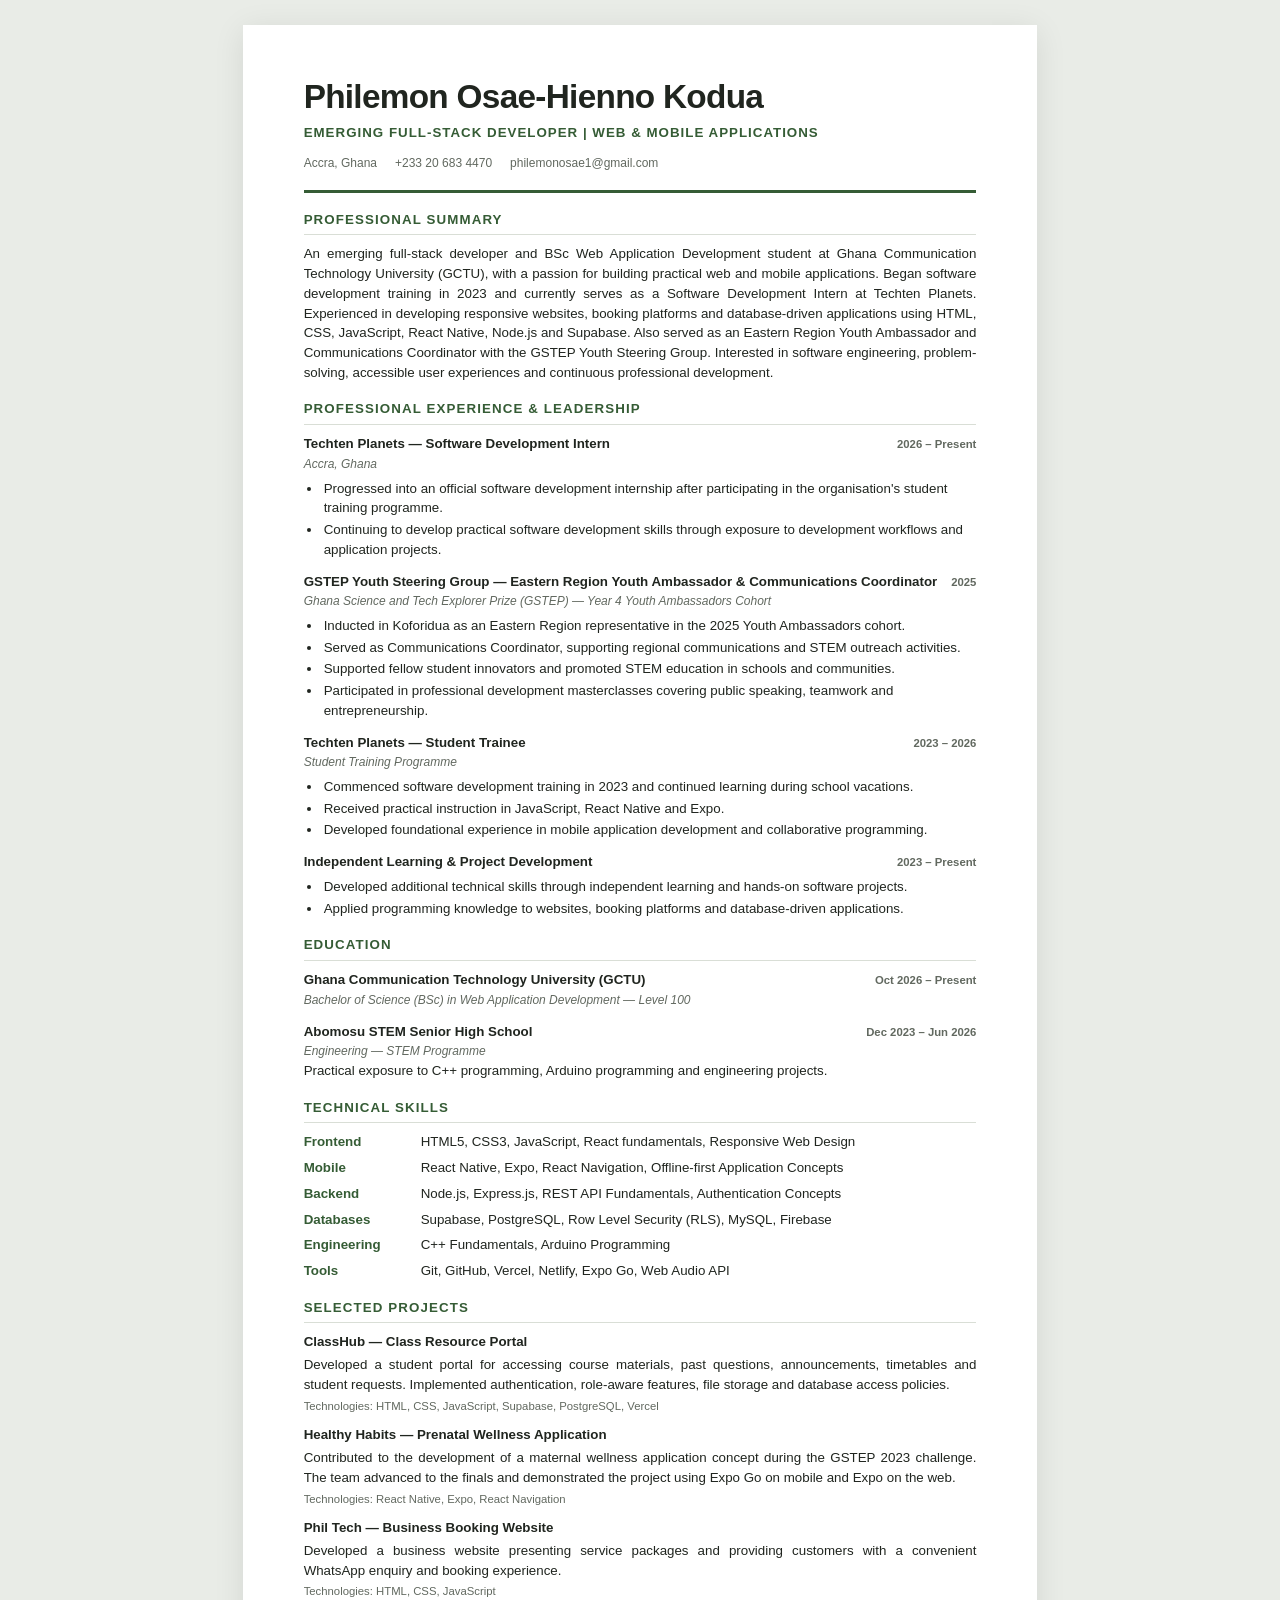
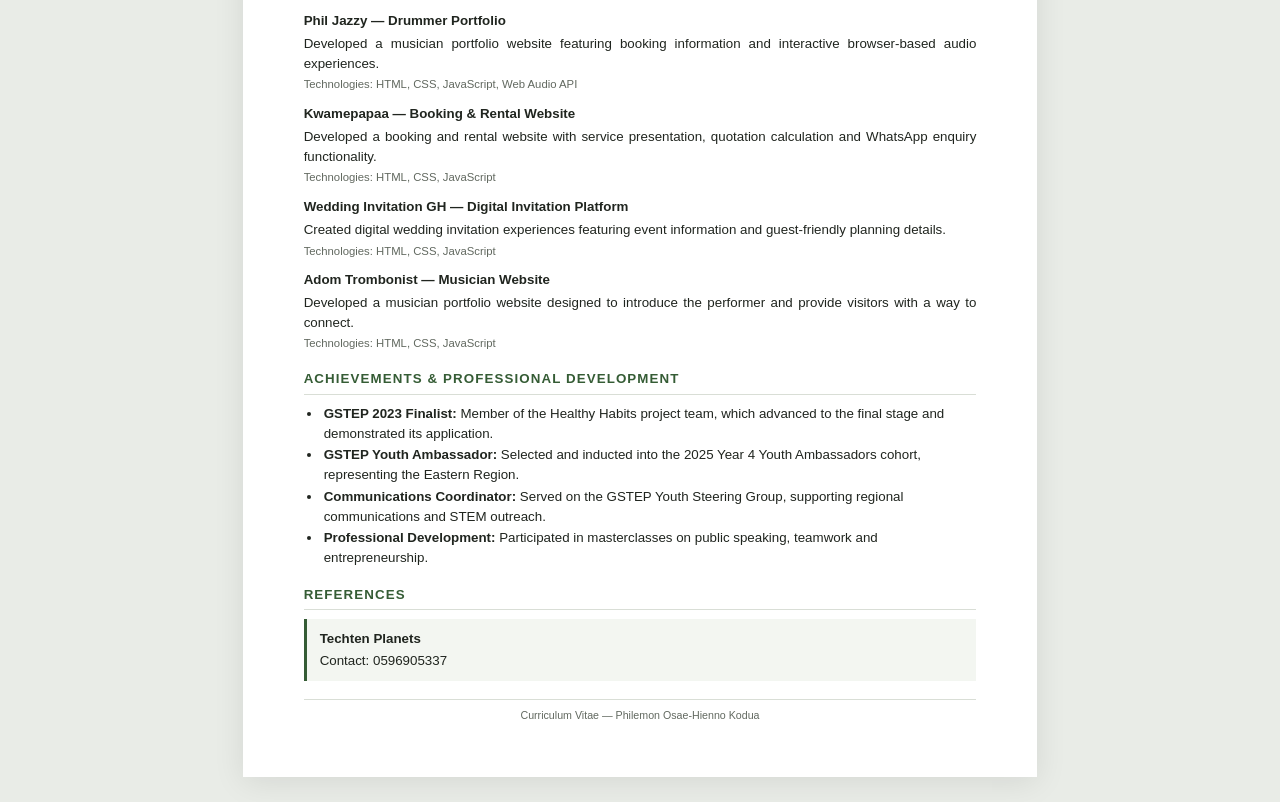
==== commit 92f2dbb4: "Update cv.html" ====
--- a/cv.html
+++ b/cv.html
@@ -1,537 +1,510 @@
-<!doctype html>
+
+<!DOCTYPE html>
 <html lang="en">
 <head>
-  <meta charset="utf-8">
-  <meta name="viewport" content="width=device-width, initial-scale=1">
-  <meta name="description" content="CV of Philemon Osae-Hienno Kodua, an emerging full-stack developer and BSc Web Application Development student at GCTU.">
-
-  <title>Philemon Osae-Hienno Kodua — Emerging Full-Stack Developer</title>
-
-  <link rel="preconnect" href="https://fonts.googleapis.com">
-  <link rel="preconnect" href="https://fonts.gstatic.com" crossorigin>
-  <link href="https://fonts.googleapis.com/css2?family=DM+Mono:wght@400;500&family=DM+Sans:wght@400;500;600;700&family=Manrope:wght@600;700;800&display=swap" rel="stylesheet">
-
-  <style>
-    @page {
-      size: A4;
-      margin: 13mm 14mm;
-    }
-
-    :root {
-      --ink: #171914;
-      --muted: #555b50;
-      --line: #d8dbd1;
-      --accent: #496d19;
-      --soft: #f2f4ed;
-    }
-
-    * { box-sizing: border-box; }
-
-    html {
-      -webkit-print-color-adjust: exact;
-      print-color-adjust: exact;
-    }
-
-    body {
-      margin: 0;
-      background: #e9ebe5;
-      color: var(--ink);
-      font: 9.4pt/1.46 "DM Sans", Arial, sans-serif;
-    }
-
-    a {
-      color: inherit;
-      text-decoration: none;
-    }
-
-    .toolbar {
-      position: sticky;
-      top: 0;
-      z-index: 5;
-      display: flex;
-      justify-content: center;
-      gap: 10px;
-      padding: 12px;
-      background: rgba(233,235,229,.94);
-      backdrop-filter: blur(10px);
-    }
-
-    .toolbar a,
-    .toolbar button {
-      border: 1px solid #cbd0c3;
-      border-radius: 999px;
-      padding: 9px 15px;
-      background: #fff;
-      color: #171914;
-      font: 700 12px "DM Sans", sans-serif;
-      cursor: pointer;
-    }
-
-    .toolbar button {
-      background: #171914;
-      color: #fff;
-      border-color: #171914;
-    }
-
-    .sheet {
-      width: 210mm;
-      min-height: 297mm;
-      margin: 20px auto;
-      padding: 13mm 14mm;
-      background: #fff;
-      box-shadow: 0 15px 55px rgba(20,25,15,.13);
-    }
-
-    header {
-      display: grid;
-      grid-template-columns: 1fr auto;
-      gap: 20px;
-      align-items: end;
-      padding-bottom: 14px;
-      border-bottom: 2px solid var(--ink);
-    }
-
-    h1 {
-      margin: 0;
-      font: 800 25pt/.99 "Manrope", sans-serif;
-      letter-spacing: -.055em;
-    }
-
-    .headline {
-      margin-top: 8px;
-      color: var(--accent);
-      font: 500 8.5pt "DM Mono", monospace;
-      letter-spacing: .06em;
-      text-transform: uppercase;
-    }
-
-    .contact {
-      text-align: right;
-      color: var(--muted);
-      font-size: 8.1pt;
-      line-height: 1.7;
-    }
-
-    .contact a { color: var(--ink); }
-
-    section {
-      margin-top: 13px;
-      break-inside: avoid;
-    }
-
-    h2 {
-      margin: 0 0 7px;
-      padding-bottom: 4px;
-      border-bottom: 1px solid var(--ink);
-      font: 800 9pt "Manrope", sans-serif;
-      letter-spacing: .1em;
-      text-transform: uppercase;
-    }
-
-    p { margin: 0; }
-
-    .summary { font-size: 9.2pt; }
-
-    .entry {
-      margin: 0 0 9px;
-      break-inside: avoid;
-    }
-
-    .row {
-      display: flex;
-      justify-content: space-between;
-      align-items: baseline;
-      gap: 12px;
-    }
-
-    h3 {
-      margin: 0;
-      font-size: 9.5pt;
-      font-weight: 700;
-    }
-
-    .date {
-      color: var(--muted);
-      white-space: nowrap;
-      font: 8pt "DM Mono", monospace;
-    }
-
-    .sub {
-      margin-top: 1px;
-      color: var(--muted);
-      font-size: 8.5pt;
-    }
-
-    ul {
-      margin: 4px 0 0;
-      padding-left: 16px;
-    }
-
-    li { margin: 1px 0; }
-
-    .skills {
-      display: grid;
-      grid-template-columns: 27mm 1fr;
-      gap: 3px 10px;
-      margin: 0;
-    }
-
-    .skills dt {
-      font: 500 7.8pt "DM Mono", monospace;
-      color: var(--accent);
-      text-transform: uppercase;
-    }
-
-    .skills dd { margin: 0; }
-
-    .project { margin-bottom: 8px; }
-
-    .project p { margin-top: 2px; }
-
-    .project .stack {
-      color: var(--muted);
-      font-size: 8pt;
-    }
-
-    .project a {
-      text-decoration: underline;
-      text-underline-offset: 2px;
-    }
-
-    .footer-note {
-      margin-top: 12px;
-      padding-top: 7px;
-      border-top: 1px solid var(--line);
-      color: var(--muted);
-      font-size: 7.7pt;
-    }
-
-    @media (max-width: 760px) {
-      body { background: #fff; }
-
-      .toolbar { position: static; }
-
-      .sheet {
-        width: 100%;
-        min-height: 0;
-        margin: 0;
-        padding: 24px 20px;
-        box-shadow: none;
-      }
-
-      header { grid-template-columns: 1fr; }
-
-      .contact { text-align: left; }
-
-      .row {
-        align-items: flex-start;
-        flex-direction: column;
-        gap: 0;
-      }
-
-      .date { white-space: normal; }
-
-      .skills {
-        grid-template-columns: 1fr;
-        gap: 1px;
-      }
-
-      .skills dd { margin-bottom: 6px; }
-    }
-
-    @media print {
-      body {
-        background: #fff;
-        font-size: 9pt;
-      }
-
-      .toolbar { display: none; }
-
-      .sheet {
-        width: auto;
-        min-height: 0;
-        margin: 0;
-        padding: 0;
-        box-shadow: none;
-      }
-
-      a { text-decoration: none; }
-    }
-  </style>
+<meta charset="UTF-8">
+<meta name="viewport" content="width=device-width, initial-scale=1.0">
+<meta name="description" content="Professional Curriculum Vitae of Philemon Osae-Hienno Kodua">
+
+<title>Curriculum Vitae | Philemon Osae-Hienno Kodua</title>
+
+<style>
+:root {
+  --ink: #20251f;
+  --muted: #626960;
+  --green: #355c35;
+  --line: #d9ded6;
+  --soft: #f3f6f1;
+}
+
+* {
+  box-sizing: border-box;
+}
+
+@page {
+  size: A4;
+  margin: 14mm 16mm;
+}
+
+body {
+  margin: 0;
+  background: #e9ece7;
+  color: var(--ink);
+  font-family: Arial, Helvetica, sans-serif;
+  font-size: 10pt;
+  line-height: 1.48;
+}
+
+.sheet {
+  width: 210mm;
+  min-height: 297mm;
+  margin: 25px auto;
+  padding: 14mm 16mm;
+  background: white;
+  box-shadow: 0 5px 30px rgba(0,0,0,.09);
+}
+
+header {
+  border-bottom: 3px solid var(--green);
+  padding-bottom: 17px;
+  margin-bottom: 17px;
+}
+
+h1 {
+  margin: 0;
+  font-size: 25pt;
+  line-height: 1.15;
+  letter-spacing: -.7px;
+  font-weight: 800;
+}
+
+.headline {
+  margin-top: 7px;
+  color: var(--green);
+  font-size: 10pt;
+  font-weight: bold;
+  letter-spacing: 1px;
+  text-transform: uppercase;
+}
+
+.contact {
+  display: flex;
+  flex-wrap: wrap;
+  gap: 5px 18px;
+  margin-top: 12px;
+  color: var(--muted);
+  font-size: 9pt;
+}
+
+section {
+  margin-top: 17px;
+  break-inside: auto;
+}
+
+h2 {
+  margin: 0 0 9px;
+  padding-bottom: 5px;
+  color: var(--green);
+  border-bottom: 1px solid var(--line);
+  font-size: 10pt;
+  font-weight: 800;
+  letter-spacing: 1.1px;
+  text-transform: uppercase;
+}
+
+p {
+  margin: 0;
+}
+
+.summary {
+  text-align: justify;
+}
+
+.entry {
+  margin-bottom: 12px;
+  break-inside: avoid;
+}
+
+.entry-header {
+  display: flex;
+  justify-content: space-between;
+  align-items: baseline;
+  gap: 12px;
+}
+
+h3 {
+  margin: 0;
+  font-size: 10pt;
+  font-weight: 700;
+}
+
+.date {
+  flex-shrink: 0;
+  color: var(--muted);
+  font-size: 8.5pt;
+  font-weight: 600;
+}
+
+.sub {
+  margin-top: 2px;
+  color: var(--muted);
+  font-size: 9pt;
+  font-style: italic;
+}
+
+ul {
+  margin: 5px 0 0;
+  padding-left: 18px;
+}
+
+li {
+  margin: 2px 0;
+  padding-left: 2px;
+}
+
+.skills {
+  display: grid;
+  grid-template-columns: 105px 1fr;
+  gap: 6px 12px;
+}
+
+.skill-label {
+  color: var(--green);
+  font-weight: bold;
+}
+
+.project {
+  margin-bottom: 11px;
+  break-inside: avoid;
+}
+
+.project p {
+  margin-top: 3px;
+  text-align: justify;
+}
+
+.stack {
+  margin-top: 3px;
+  color: var(--muted);
+  font-size: 8.5pt;
+}
+
+.reference {
+  background: var(--soft);
+  padding: 10px 13px;
+  border-left: 3px solid var(--green);
+}
+
+.reference strong {
+  display: block;
+  margin-bottom: 2px;
+}
+
+footer {
+  margin-top: 18px;
+  padding-top: 8px;
+  border-top: 1px solid var(--line);
+  color: var(--muted);
+  font-size: 8pt;
+  text-align: center;
+}
+
+@media screen and (max-width: 760px) {
+  body {
+    background: white;
+  }
+
+  .sheet {
+    width: 100%;
+    min-height: auto;
+    margin: 0;
+    padding: 25px 20px;
+    box-shadow: none;
+  }
+
+  h1 {
+    font-size: 22pt;
+  }
+
+  .entry-header {
+    flex-direction: column;
+    gap: 1px;
+  }
+
+  .skills {
+    grid-template-columns: 1fr;
+    gap: 2px;
+  }
+
+  .skill-label {
+    margin-top: 5px;
+  }
+}
+
+@media print {
+  body {
+    background: white;
+    font-size: 9pt;
+  }
+
+  .sheet {
+    width: auto;
+    min-height: auto;
+    margin: 0;
+    padding: 0;
+    box-shadow: none;
+  }
+
+  header,
+  h2 {
+    break-after: avoid;
+  }
+
+  .entry,
+  .project,
+  .reference {
+    break-inside: avoid;
+  }
+
+  section {
+    margin-top: 13px;
+  }
+
+  footer {
+    margin-top: 12px;
+  }
+}
+</style>
 </head>
 
 <body>
 
-  <div class="toolbar">
-    <a href="index.html">Back to portfolio</a>
-    <button type="button" onclick="window.print()">Save as PDF</button>
-  </div>
-
-  <main class="sheet">
-
-    <header>
-      <div>
-        <h1>Philemon Osae-Hienno Kodua</h1>
-        <div class="headline">
-          Emerging Full-Stack Developer · Web & Mobile Applications
-        </div>
-      </div>
-
-      <div class="contact">
-        <div>Accra, Ghana</div>
-        <div>
-          <a href="tel:+233206834470">+233 20 683 4470</a>
-        </div>
-        <div>
-          <a href="mailto:philemonosae1@gmail.com">philemonosae1@gmail.com</a>
-        </div>
-        <div>
-          <a href="https://philemon-portfolio-ten.vercel.app">Portfolio</a>
-          ·
-          <a href="https://github.com/Philemon-Osae">GitHub</a>
-        </div>
-        <div>
-          <a href="https://www.linkedin.com/in/philemon-osae-hienno-kodua-650492304">LinkedIn</a>
-        </div>
-      </div>
-    </header>
-
-    <section>
-      <h2>Professional Summary</h2>
-      <p class="summary">
-        I'm an emerging full-stack developer and BSc Web Application Development student at Ghana Communication Technology University. My software development journey began in 2023, and I am currently a Software Development Intern at Techten Planets. I build responsive websites, booking experiences and data-backed applications using technologies including HTML, CSS, JavaScript, React Native, Node.js and Supabase. I am also a GSTEP Youth Steering Group Ambassador for the Eastern Region, where I served as Communications Coordinator. Through this role, I have supported student innovators and promoted STEM education. I am passionate about practical software engineering, accessible user experiences and continuously improving my development skills.
-      </p>
-    </section>
-
-    <section>
-      <h2>Experience & Leadership</h2>
-
-      <div class="entry">
-        <div class="row">
-          <h3>Techten Planets — Software Development Intern</h3>
-          <span class="date">2026 – Present</span>
-        </div>
-        <div class="sub">Accra, Ghana</div>
-        <ul>
-          <li>Progressed into an official software development internship after participating in the organisation's student training programme.</li>
-          <li>Continuing to develop practical software development skills through exposure to development workflows and application projects.</li>
-        </ul>
-      </div>
-
-      <div class="entry">
-        <div class="row">
-          <h3>GSTEP Youth Steering Group — Eastern Region Youth Ambassador & Communications Coordinator</h3>
-          <span class="date">2025</span>
-        </div>
-        <div class="sub">Ghana Science and Tech Explorer Prize (GSTEP) · Year 4 Youth Ambassadors Cohort</div>
-        <ul>
-          <li>Inducted in Koforidua as part of the 2025 Year 4 GSTEP Youth Ambassadors cohort, representing the Eastern Region.</li>
-          <li>Served as Communications Coordinator, supporting regional communications and representing the STEM initiative across the Eastern Region.</li>
-          <li>Supported fellow student innovators and promoted STEM education in local schools and communities.</li>
-          <li>Participated in masterclasses covering public speaking, teamwork and entrepreneurship.</li>
-          <li>Built on the experience gained as a GSTEP 2023 student competitor at Abomosu STEM SHS, where the team prototyped Healthy Habits, a maternal health app concept.</li>
-        </ul>
-      </div>
-
-      <div class="entry">
-        <div class="row">
-          <h3>Techten Planets — Student Trainee</h3>
-          <span class="date">2023 – 2026</span>
-        </div>
-        <div class="sub">Student training alongside senior high school studies</div>
-        <ul>
-          <li>Began software development training in 2023, before entering senior high school, and continued during school vacations.</li>
-          <li>Received practical instruction in JavaScript, React Native and Expo, gaining foundational experience in mobile application development.</li>
-          <li>Took responsibility for programming when collaborating with a teammate to initiate Healthy Habits, a prenatal wellness project for GSTEP 2023.</li>
-        </ul>
-      </div>
-
-      <div class="entry">
-        <div class="row">
-          <h3>Independent Learning & Project Development</h3>
-          <span class="date">2023 – Present</span>
-        </div>
-        <ul>
-          <li>Developed additional skills through independent study and hands-on projects, including HTML, CSS, Node.js, Express.js, MySQL and Supabase.</li>
-          <li>Applied these skills to responsive websites, booking platforms and a class portal using authentication, database services and access policies.</li>
-        </ul>
-      </div>
-    </section>
-
-    <section>
-      <h2>Education</h2>
-
-      <div class="entry">
-        <div class="row">
-          <h3>Ghana Communication Technology University (GCTU)</h3>
-          <span class="date">Oct 2026 – Present</span>
-        </div>
-        <div class="sub">BSc Web Application Development · Level 100</div>
-      </div>
-
-      <div class="entry">
-        <div class="row">
-          <h3>Abomosu STEM Senior High School</h3>
-          <span class="date">Dec 2023 – Jun 2026</span>
-        </div>
-        <div class="sub">
-          Engineering · STEM (Science, Technology, Engineering and Mathematics)
-        </div>
-        <p>Practical exposure to C++ programming and Arduino-based projects.</p>
-      </div>
-    </section>
-
-    <section>
-      <h2>Technical Skills</h2>
-
-      <dl class="skills">
-        <dt>Frontend</dt>
-        <dd>HTML5, CSS3, JavaScript, React fundamentals, responsive and mobile-first design</dd>
-
-        <dt>Mobile</dt>
-        <dd>React Native, Expo, React Navigation, offline-first application concepts</dd>
-
-        <dt>Backend</dt>
-        <dd>Node.js, Express.js, REST API fundamentals, authentication concepts</dd>
-
-        <dt>Databases</dt>
-        <dd>Supabase, PostgreSQL, Row Level Security (RLS), MySQL, Firebase</dd>
-
-        <dt>Engineering</dt>
-        <dd>C++ fundamentals, Arduino programming</dd>
-
-        <dt>Tools & APIs</dt>
-        <dd>Git, GitHub, Vercel, Netlify, Web Audio API, Expo Go, WhatsApp links</dd>
-      </dl>
-    </section>
-
-    <section>
-      <h2>Selected Projects</h2>
-
-      <div class="project">
-        <div class="row">
-          <h3>ClassHub — Class Resource Portal</h3>
-          <span class="date">Live</span>
-        </div>
-        <p>
-          Built a portal for GCTU students to access course materials, past questions, announcements, timetables and student requests. Includes authentication, role-aware features, file storage and database access policies.
-        </p>
-        <div class="stack">
-          Technologies: HTML, CSS, JavaScript, Supabase Auth, PostgreSQL, Storage, RLS, Vercel
-        </div>
-        <div class="stack">
-          <a href="https://classhub2.vercel.app">Live project</a> ·
-          <a href="https://github.com/Philemon-Osae/classhub2">GitHub repository</a>
-        </div>
-      </div>
-
-      <div class="project">
-        <div class="row">
-          <h3>Healthy Habits — Prenatal Wellness App</h3>
-          <span class="date">In progress · GSTEP 2023</span>
-        </div>
-        <p>
-          Helped develop a prenatal wellness app concept originating from the GSTEP 2023 challenge. The team advanced to the finals and demonstrated the project using Expo Go on mobile and Expo on the web.
-        </p>
-        <div class="stack">
-          Technologies: React Native, Expo, React Navigation
-        </div>
-        <div class="stack">
-          <a href="https://github.com/Philemon-Osae/healthyHabits">GitHub repository</a>
-        </div>
-      </div>
-
-      <div class="project">
-        <div class="row">
-          <h3>Phil Tech — Business Booking Website</h3>
-          <span class="date">Live</span>
-        </div>
-        <p>
-          Developed a service website with package presentation and WhatsApp enquiry workflows.
-        </p>
-        <div class="stack">
-          Technologies: HTML, CSS, JavaScript ·
-          <a href="https://phil-tech-two.vercel.app">Live project</a> ·
-          <a href="https://github.com/Philemon-Osae/phil-tech">GitHub</a>
-        </div>
-      </div>
-
-      <div class="project">
-        <div class="row">
-          <h3>Phil Jazzy — Drummer Portfolio</h3>
-          <span class="date">Live</span>
-        </div>
-        <p>
-          Built a musician portfolio experience with booking information and browser-based audio interactions.
-        </p>
-        <div class="stack">
-          Technologies: HTML, CSS, JavaScript, Web Audio API ·
-          <a href="https://phil-jazzy.netlify.app">Live project</a> ·
-          <a href="https://github.com/Philemon-Osae/Phil-Jazzy">GitHub</a>
-        </div>
-      </div>
-
-      <div class="project">
-        <div class="row">
-          <h3>Kwamepapaa — Booking & Rental</h3>
-          <span class="date">Live</span>
-        </div>
-        <p>
-          Developed a booking and rental website with package presentation, quote calculation and WhatsApp enquiry workflows.
-        </p>
-        <div class="stack">
-          Technologies: HTML, CSS, JavaScript ·
-          <a href="https://kwamepapaa.netlify.app">Live project</a> ·
-          <a href="https://github.com/Philemon-Osae/Kwamepapa-s-site">GitHub</a>
-        </div>
-      </div>
-
-      <div class="project">
-        <div class="row">
-          <h3>Wedding Invitation GH</h3>
-          <span class="date">Live</span>
-        </div>
-        <p>
-          Created digital wedding invitation experiences with event information and guest-friendly planning details.
-        </p>
-        <div class="stack">
-          Technologies: HTML, CSS, JavaScript ·
-          <a href="https://weddinginvitation-gh.netlify.app">Version 1</a> ·
-          <a href="https://wedding-invitation-gh.netlify.app">Version 2</a> ·
-          <a href="https://github.com/Philemon-Osae/wed">GitHub repository</a>
-        </div>
-      </div>
-
-      <div class="project">
-        <div class="row">
-          <h3>Adom Trombonist — Musician Website</h3>
-          <span class="date">Live</span>
-        </div>
-        <p>
-          Built a musician portfolio website designed to introduce the performer and help visitors connect.
-        </p>
-        <div class="stack">
-          Technologies: HTML, CSS, JavaScript ·
-          <a href="https://adom-the-trombonist-gh.netlify.app">Live project</a> ·
-          <a href="https://github.com/Philemon-Osae/Adom-s-site">GitHub</a>
-        </div>
-      </div>
-    </section>
-
-    <section>
-      <h2>Achievements & Leadership</h2>
-      <ul>
-        <li><b>GSTEP 2023 Finalist</b> — Healthy Habits project team; selected and advanced to the final stage, where the team demonstrated its project.</li>
-        <li><b>GSTEP Youth Steering Group Ambassador — Eastern Region</b> — Inducted in Koforidua as part of the 2025 Year 4 cohort.</li>
-        <li><b>Communications Coordinator</b> — GSTEP Youth Steering Group; supported regional communications, STEM outreach and student innovators.</li>
-        <li><b>Professional Development</b> — Completed GSTEP masterclasses in public speaking, teamwork and entrepreneurship.</li>
-      </ul>
-    </section>
-
-    <div class="footer-note">
-      Portfolio and project demonstrations are available through the links above. References available upon request.
-    </div>
-
-  </main>
+<main class="sheet">
+
+<header>
+  <h1>Philemon Osae-Hienno Kodua</h1>
+
+  <div class="headline">
+    Emerging Full-Stack Developer | Web & Mobile Applications
+  </div>
+
+  <div class="contact">
+    <span>Accra, Ghana</span>
+    <span>+233 20 683 4470</span>
+    <span>philemonosae1@gmail.com</span>
+  </div>
+</header>
+
+<section>
+  <h2>Professional Summary</h2>
+
+  <p class="summary">
+    An emerging full-stack developer and BSc Web Application
+    Development student at Ghana Communication Technology University
+    (GCTU), with a passion for building practical web and mobile
+    applications. Began software development training in 2023 and
+    currently serves as a Software Development Intern at Techten
+    Planets. Experienced in developing responsive websites, booking
+    platforms and database-driven applications using HTML, CSS,
+    JavaScript, React Native, Node.js and Supabase. Also served as an
+    Eastern Region Youth Ambassador and Communications Coordinator
+    with the GSTEP Youth Steering Group. Interested in software
+    engineering, problem-solving, accessible user experiences and
+    continuous professional development.
+  </p>
+</section>
+
+<section>
+  <h2>Professional Experience & Leadership</h2>
+
+  <div class="entry">
+    <div class="entry-header">
+      <h3>Techten Planets — Software Development Intern</h3>
+      <span class="date">2026 – Present</span>
+    </div>
+    <div class="sub">Accra, Ghana</div>
+    <ul>
+      <li>Progressed into an official software development internship after participating in the organisation's student training programme.</li>
+      <li>Continuing to develop practical software development skills through exposure to development workflows and application projects.</li>
+    </ul>
+  </div>
+
+  <div class="entry">
+    <div class="entry-header">
+      <h3>GSTEP Youth Steering Group — Eastern Region Youth Ambassador & Communications Coordinator</h3>
+      <span class="date">2025</span>
+    </div>
+    <div class="sub">Ghana Science and Tech Explorer Prize (GSTEP) — Year 4 Youth Ambassadors Cohort</div>
+    <ul>
+      <li>Inducted in Koforidua as an Eastern Region representative in the 2025 Youth Ambassadors cohort.</li>
+      <li>Served as Communications Coordinator, supporting regional communications and STEM outreach activities.</li>
+      <li>Supported fellow student innovators and promoted STEM education in schools and communities.</li>
+      <li>Participated in professional development masterclasses covering public speaking, teamwork and entrepreneurship.</li>
+    </ul>
+  </div>
+
+  <div class="entry">
+    <div class="entry-header">
+      <h3>Techten Planets — Student Trainee</h3>
+      <span class="date">2023 – 2026</span>
+    </div>
+    <div class="sub">Student Training Programme</div>
+    <ul>
+      <li>Commenced software development training in 2023 and continued learning during school vacations.</li>
+      <li>Received practical instruction in JavaScript, React Native and Expo.</li>
+      <li>Developed foundational experience in mobile application development and collaborative programming.</li>
+    </ul>
+  </div>
+
+  <div class="entry">
+    <div class="entry-header">
+      <h3>Independent Learning & Project Development</h3>
+      <span class="date">2023 – Present</span>
+    </div>
+    <ul>
+      <li>Developed additional technical skills through independent learning and hands-on software projects.</li>
+      <li>Applied programming knowledge to websites, booking platforms and database-driven applications.</li>
+    </ul>
+  </div>
+</section>
+
+<section>
+  <h2>Education</h2>
+
+  <div class="entry">
+    <div class="entry-header">
+      <h3>Ghana Communication Technology University (GCTU)</h3>
+      <span class="date">Oct 2026 – Present</span>
+    </div>
+    <div class="sub">Bachelor of Science (BSc) in Web Application Development — Level 100</div>
+  </div>
+
+  <div class="entry">
+    <div class="entry-header">
+      <h3>Abomosu STEM Senior High School</h3>
+      <span class="date">Dec 2023 – Jun 2026</span>
+    </div>
+    <div class="sub">Engineering — STEM Programme</div>
+    <p>Practical exposure to C++ programming, Arduino programming and engineering projects.</p>
+  </div>
+</section>
+
+<section>
+  <h2>Technical Skills</h2>
+
+  <div class="skills">
+    <div class="skill-label">Frontend</div>
+    <div>HTML5, CSS3, JavaScript, React fundamentals, Responsive Web Design</div>
+
+    <div class="skill-label">Mobile</div>
+    <div>React Native, Expo, React Navigation, Offline-first Application Concepts</div>
+
+    <div class="skill-label">Backend</div>
+    <div>Node.js, Express.js, REST API Fundamentals, Authentication Concepts</div>
+
+    <div class="skill-label">Databases</div>
+    <div>Supabase, PostgreSQL, Row Level Security (RLS), MySQL, Firebase</div>
+
+    <div class="skill-label">Engineering</div>
+    <div>C++ Fundamentals, Arduino Programming</div>
+
+    <div class="skill-label">Tools</div>
+    <div>Git, GitHub, Vercel, Netlify, Expo Go, Web Audio API</div>
+  </div>
+</section>
+
+<section>
+  <h2>Selected Projects</h2>
+
+  <div class="project">
+    <h3>ClassHub — Class Resource Portal</h3>
+    <p>
+      Developed a student portal for accessing course materials,
+      past questions, announcements, timetables and student requests.
+      Implemented authentication, role-aware features, file storage
+      and database access policies.
+    </p>
+    <div class="stack">
+      Technologies: HTML, CSS, JavaScript, Supabase, PostgreSQL, Vercel
+    </div>
+  </div>
+
+  <div class="project">
+    <h3>Healthy Habits — Prenatal Wellness Application</h3>
+    <p>
+      Contributed to the development of a maternal wellness
+      application concept during the GSTEP 2023 challenge.
+      The team advanced to the finals and demonstrated the project
+      using Expo Go on mobile and Expo on the web.
+    </p>
+    <div class="stack">
+      Technologies: React Native, Expo, React Navigation
+    </div>
+  </div>
+
+  <div class="project">
+    <h3>Phil Tech — Business Booking Website</h3>
+    <p>
+      Developed a business website presenting service packages
+      and providing customers with a convenient WhatsApp enquiry
+      and booking experience.
+    </p>
+    <div class="stack">
+      Technologies: HTML, CSS, JavaScript
+    </div>
+  </div>
+
+  <div class="project">
+    <h3>Phil Jazzy — Drummer Portfolio</h3>
+    <p>
+      Developed a musician portfolio website featuring booking
+      information and interactive browser-based audio experiences.
+    </p>
+    <div class="stack">
+      Technologies: HTML, CSS, JavaScript, Web Audio API
+    </div>
+  </div>
+
+  <div class="project">
+    <h3>Kwamepapaa — Booking & Rental Website</h3>
+    <p>
+      Developed a booking and rental website with service
+      presentation, quotation calculation and WhatsApp enquiry
+      functionality.
+    </p>
+    <div class="stack">
+      Technologies: HTML, CSS, JavaScript
+    </div>
+  </div>
+
+  <div class="project">
+    <h3>Wedding Invitation GH — Digital Invitation Platform</h3>
+    <p>
+      Created digital wedding invitation experiences featuring
+      event information and guest-friendly planning details.
+    </p>
+    <div class="stack">
+      Technologies: HTML, CSS, JavaScript
+    </div>
+  </div>
+
+  <div class="project">
+    <h3>Adom Trombonist — Musician Website</h3>
+    <p>
+      Developed a musician portfolio website designed to introduce
+      the performer and provide visitors with a way to connect.
+    </p>
+    <div class="stack">
+      Technologies: HTML, CSS, JavaScript
+    </div>
+  </div>
+</section>
+
+<section>
+  <h2>Achievements & Professional Development</h2>
+
+  <ul>
+    <li><strong>GSTEP 2023 Finalist:</strong> Member of the Healthy Habits project team, which advanced to the final stage and demonstrated its application.</li>
+    <li><strong>GSTEP Youth Ambassador:</strong> Selected and inducted into the 2025 Year 4 Youth Ambassadors cohort, representing the Eastern Region.</li>
+    <li><strong>Communications Coordinator:</strong> Served on the GSTEP Youth Steering Group, supporting regional communications and STEM outreach.</li>
+    <li><strong>Professional Development:</strong> Participated in masterclasses on public speaking, teamwork and entrepreneurship.</li>
+  </ul>
+</section>
+
+<section>
+  <h2>References</h2>
+
+  <div class="reference">
+    <strong>Techten Planets</strong>
+    <span>Contact: 0596905337</span>
+  </div>
+</section>
+
+<footer>
+  Curriculum Vitae — Philemon Osae-Hienno Kodua
+</footer>
+
+</main>
+
 </body>
-</html>+</html>
